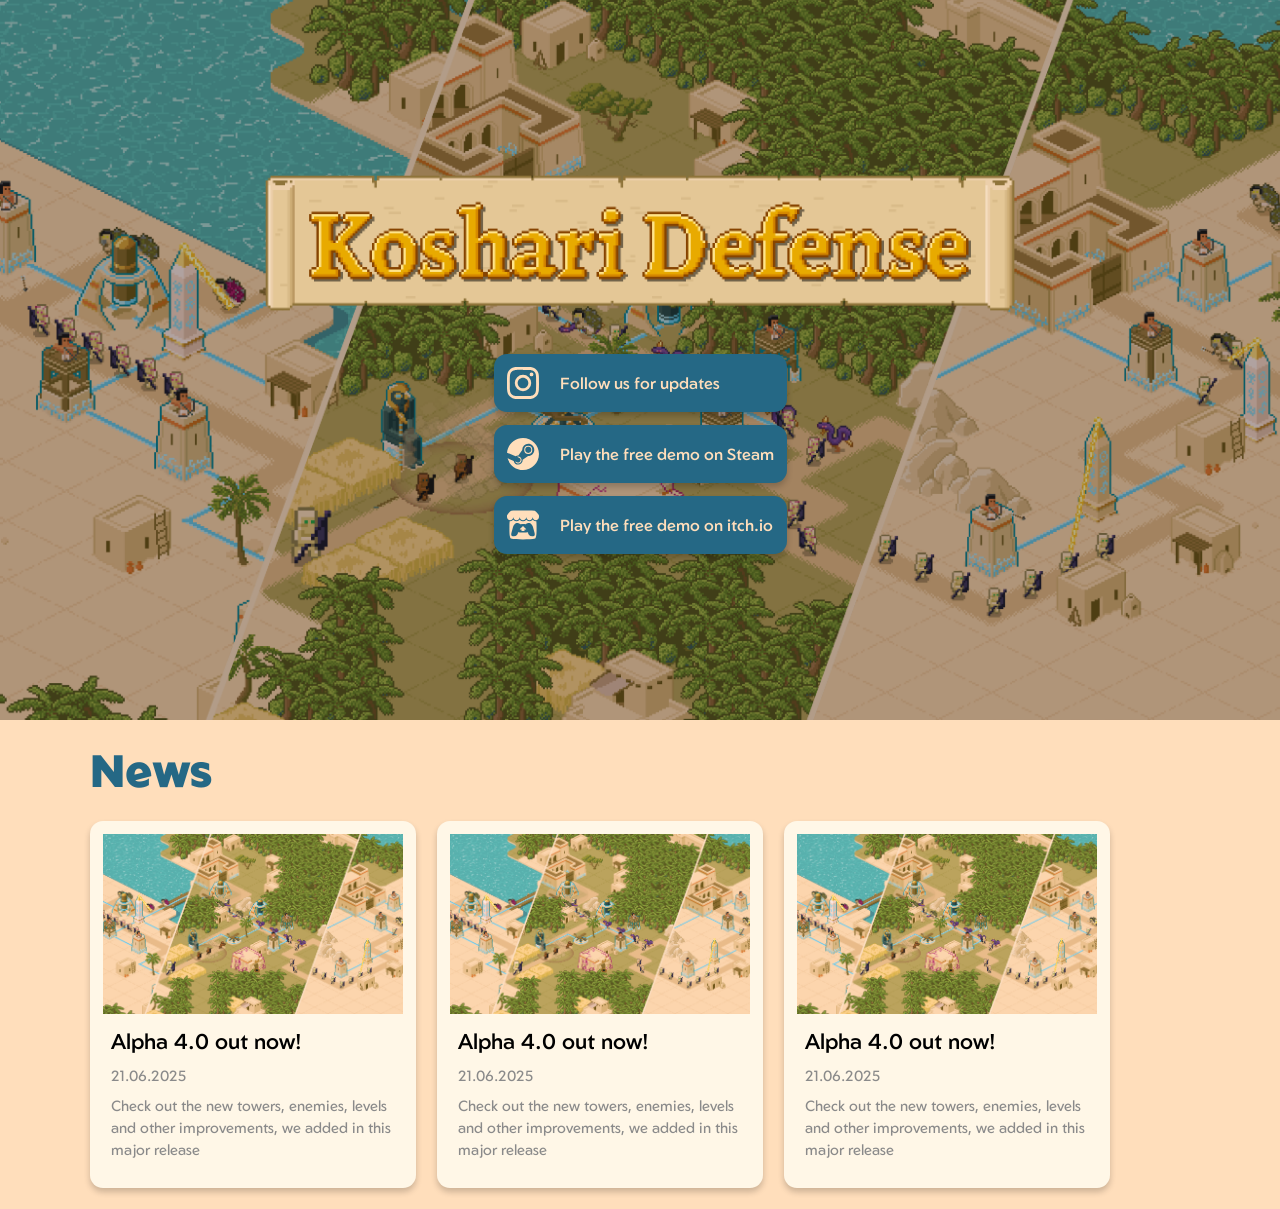
==== koshari-defense/index.html @ 467026e6 "introduce koshari page" ====
<!doctype html>
<html lang="de">

<head>
    <meta charset="utf-8">
    <meta name="viewport" content="width=device-width, initial-scale=1">

    <title>Koshari Defense - TechnoMensa Studio</title>
    <meta name="description"
        content="Mystical creatures are attacking Koshari's empire! Power your defense and retake ancient temples by connecting them with power lines.">
    <meta name="author" content="TechnoMensa Studio">
    <meta property="og:image" content="../assets/img/FeatureGraphic.png">

    <!-- <link rel="icon" type="image/svg+xml" href="/assets/img/logo-small.svg" sizes="any"> -->
    <link rel="icon" type="image/png" href="../apple-touch-icon.png">
    <link rel="apple-touch-icon" href="../apple-touch-icon.png" sizes="180x180">
    <!-- <link rel="mask-icon" href="/assets/img/logo-small.svg" color="#000000"> -->

    <link rel="stylesheet" href="../assets/css/main.css" media="screen">
</head>

<body>
    <header class="game-header">
        <img class="feature-graphic background-image" src="../assets/img/FeatureGraficSmall.png" />
        <img class="game-title" src="../assets/img/GameLogo.png" />
        <div class="cards">
            <a class="card" href="https://www.instagram.com/technomensa">
                <div class="icon" id="insta-icon"></div>
                <span>Follow us for updates</span>
            </a>
            <a class="card" href="https://store.steampowered.com/app/3275770/Koshari_Defense">
                <div class="icon" id="steam-icon"></div>
                <span>Play the free demo on Steam</span>
            </a>
            <a class="card" href="https://peacefreak.itch.io/koshari-defense">
                <div class="icon" id="itchio-icon"></div>
                <span>Play the free demo on itch.io</span>
            </a>
        </div>
    </header>
    <main>
        <div class="news-section">
            <h2>News</h2>
            <div class="post-preview-container">
                <a class="post-preview card">
                    <img src="../assets/img/FeatureGraficSmall.png" />
                    <div class="preview-text">
                        <h3>Alpha 4.0 out now!</h3>
                        <p>21.06.2025</p>
                        <p>Check out the new towers, enemies, levels and other improvements, we added in this major
                            release</p>
                    </div>
                </a>
                <a class="post-preview card">
                    <img src="../assets/img/FeatureGraficSmall.png" />
                    <div class="preview-text">
                        <h3>Alpha 4.0 out now!</h3>
                        <p>21.06.2025</p>
                        <p>Check out the new towers, enemies, levels and other improvements, we added in this major
                            release</p>
                    </div>
                </a>
                <a class="post-preview card">
                    <img src="../assets/img/FeatureGraficSmall.png" />
                    <div class="preview-text">
                        <h3>Alpha 4.0 out now!</h3>
                        <p>21.06.2025</p>
                        <p>Check out the new towers, enemies, levels and other improvements, we added in this major
                            release</p>
                    </div>
                </a>
            </div>
        </div>
    </main>
</body>

</html>
---- assets/css/main.css ----
@font-face {
    font-family: 'Geom';
    src: url('../fonts/Geom-VariableFont_wght.ttf') format('truetype');
    font-weight: 100 900;
    /* full weight range */
    font-style: normal;
    font-display: swap;
}

:root {
    --color-blue: #256885;
    --color-sand-dark: #d9b280;
    --color-sand-bright: #ffdebb;
}

* {
    margin: 0;
    padding: 0;
    font-family: "Geom", sans-serif;
    font-optical-sizing: auto;
    font-weight: 500;
    font-style: normal;
    font-variation-settings: "wdth" 100;
}

.background-image {
    position: absolute;
    top: 0;
    left: 0;
    width: 100%;
    height: 100%;
    z-index: -1;
    background-image: url(../img/BG1.png);
    background-position: center;
    background-size: cover;
    filter: brightness(0.7);
}

header {
    height: 80vh;
    min-height: 700px;
    width: 100%;
    position: relative;
}

body {
    background-color: var(--color-sand-bright);
    display: flex;
    flex-direction: column;
    align-items: center;
}

nav {
    display: flex;
    padding: 2% 6%;
    justify-content: space-between;
    align-items: center;
}

nav img {
    width: 100px;
    border-radius: 50%;
}

.nav-links {
    flex: 1;
    text-align: right;
}

.nav-links ul li {
    list-style: none;
    display: inline-block;
    padding: 8px 12px;
    position: relative;
}

.nav-links ul li a {
    color: var(--color-sand-bright);
    text-decoration: none;
    font-size: 20px;
    font-style: normal;
    font-weight: 500;
}

.nav-links ul li::after {
    content: '';
    width: 0%;
    height: 2px;
    background: var(--color-sand-bright);
    display: block;
    margin: auto;
    transition: 0.5s;
}

.nav-links ul li:hover::after {
    width: 100%;
}

.text-box {
    width: 90%;
    color: var(--color-sand-bright);
    position: absolute;
    top: 50%;
    left: 50%;
    transform: translate(-50%, -50%);
    text-align: center;
}

.text-box h1 {
    font-size: 62px;
}

.text-box p {
    margin: 10px 0 40px;
    font-size: 14px;
    color: var(--color-sand-bright);
}

.hero-btn {
    display: inline-block;
    text-decoration: none;
    color: var(--color-sand-bright);
    border: 1px solid var(--color-sand-bright);
    padding: 12px 34px;
    font-size: 13px;
    background: transparent;
    position: relative;
    cursor: pointer;

}

.hero-btn:hover {
    border: 1px solid var(--color-sand-dark);
    background-color: var(--color-sand-dark);
    color: var(--color-blue);
    transition: 0.5s;
}

.game-header {
    display: flex;
    flex-direction: column;
    gap: 34px;
    align-items: center;
    justify-content: center;

    & .feature-graphic {
        object-fit: cover;
    }

    & .game-title {
        width: 60%;
        max-width: 800px;
    }
}

main {
    padding: 21px;

    h2 {
        padding: 0 0 0.5em;
        font-size: 34pt;
        color: var(--color-blue);
        font-weight: 900;
    }

    max-width: 1100px;
    width: 100%;
}

.post-preview-container {
    display: flex;
    flex-wrap: wrap;
    align-items: center;
    gap: 21px;

    & .post-preview {
        & .preview-text {
            padding: 0 8px 8px;

            & h3 {
                font-size: 16pt;
                padding: 0 0 .5em;
            }

            & p {
                font-size: 11pt;
                color: rgb(138, 138, 138);
                padding: 0 0 .5em;
            }
        }

        & img {
            height: 180px;
            object-fit: cover;
        }

        flex-basis: 1;
        flex-shrink: 1;
        width: 100%;
        flex-grow: 0;
        max-width: 300px;
        background-color: rgb(255, 247, 231);
        border-radius: 13px;
        padding: 13px;
        display: flex;
        gap: 13px;
        flex-direction: column;
    }
}

nav .fa {
    display: none;
}

#insta-icon {
    background-image: url('data:image/svg+xml;utf8,<svg width="24" height="24" viewBox="0 0 24 24" xmlns="http://www.w3.org/2000/svg"><path d="M12 0C8.74 0 8.333.015 7.053.072 5.775.132 4.905.333 4.14.63c-.789.306-1.459.717-2.126 1.384S.935 3.35.63 4.14C.333 4.905.131 5.775.072 7.053.012 8.333 0 8.74 0 12s.015 3.667.072 4.947c.06 1.277.261 2.148.558 2.913a5.9 5.9 0 0 0 1.384 2.126A5.9 5.9 0 0 0 4.14 23.37c.766.296 1.636.499 2.913.558C8.333 23.988 8.74 24 12 24s3.667-.015 4.947-.072c1.277-.06 2.148-.262 2.913-.558a5.9 5.9 0 0 0 2.126-1.384 5.9 5.9 0 0 0 1.384-2.126c.296-.765.499-1.636.558-2.913.06-1.28.072-1.687.072-4.947s-.015-3.667-.072-4.947c-.06-1.277-.262-2.149-.558-2.913a5.9 5.9 0 0 0-1.384-2.126A5.85 5.85 0 0 0 19.86.63c-.765-.297-1.636-.499-2.913-.558C15.667.012 15.26 0 12 0m0 2.16c3.203 0 3.585.016 4.85.071 1.17.055 1.805.249 2.227.415.562.217.96.477 1.382.896.419.42.679.819.896 1.381.164.422.36 1.057.413 2.227.057 1.266.07 1.646.07 4.85s-.015 3.585-.074 4.85c-.061 1.17-.256 1.805-.421 2.227a3.8 3.8 0 0 1-.899 1.382 3.74 3.74 0 0 1-1.38.896c-.42.164-1.065.36-2.235.413-1.274.057-1.649.07-4.859.07s-3.586-.015-4.859-.074c-1.171-.061-1.816-.256-2.236-.421a3.7 3.7 0 0 1-1.379-.899 3.64 3.64 0 0 1-.9-1.38c-.165-.42-.359-1.065-.42-2.235-.045-1.26-.061-1.649-.061-4.844s.016-3.586.061-4.861c.061-1.17.255-1.814.42-2.234.21-.57.479-.96.9-1.381.419-.419.81-.689 1.379-.898.42-.166 1.051-.361 2.221-.421 1.275-.045 1.65-.06 4.859-.06zm0 3.678a6.162 6.162 0 1 0 0 12.324 6.162 6.162 0 1 0 0-12.324M12 16c-2.21 0-4-1.79-4-4s1.79-4 4-4 4 1.79 4 4-1.79 4-4 4m7.846-10.405a1.441 1.441 0 0 1-2.88 0 1.44 1.44 0 0 1 2.88 0" fill="%23ffdebb"/></svg>');
}

#steam-icon {
    background-image: url('data:image/svg+xml;utf8,<svg width="24" height="24" viewBox="0 0 24 24" xmlns="http://www.w3.org/2000/svg"><path d="M11.979 0C5.678 0 .511 4.86.022 11.037l6.432 2.658a3.4 3.4 0 0 1 1.912-.59q.094.001.188.006l2.861-4.142V8.91a4.53 4.53 0 0 1 4.524-4.524c2.494 0 4.524 2.031 4.524 4.527s-2.03 4.525-4.524 4.525h-.105l-4.076 2.911.004.159a3.39 3.39 0 0 1-3.39 3.396 3.41 3.41 0 0 1-3.331-2.727L.436 15.27C1.862 20.307 6.486 24 11.979 24c6.627 0 11.999-5.373 11.999-12S18.605 0 11.979 0M7.54 18.21l-1.473-.61c.262.543.714.999 1.314 1.25a2.551 2.551 0 0 0 3.337-3.324 2.547 2.547 0 0 0-3.255-1.413l1.523.63a1.878 1.878 0 0 1-1.445 3.467zm11.415-9.303a3.02 3.02 0 0 0-3.015-3.015 3.015 3.015 0 1 0 3.015 3.015m-5.273-.005a2.264 2.264 0 1 1 4.531 0 2.267 2.267 0 0 1-2.266 2.265 2.264 2.264 0 0 1-2.265-2.265" fill="%23ffdebb"/></svg>');
}

#itchio-icon {
    background-image: url('data:image/svg+xml;utf8,<svg width="24" height="24" viewBox="0 0 24 24" xmlns="http://www.w3.org/2000/svg"><path d="M3.13 1.338C2.08 1.96.02 4.328 0 4.95v1.03c0 1.303 1.22 2.45 2.325 2.45 1.33 0 2.436-1.102 2.436-2.41 0 1.308 1.07 2.41 2.4 2.41 1.328 0 2.362-1.102 2.362-2.41 0 1.308 1.137 2.41 2.466 2.41h.024c1.33 0 2.466-1.102 2.466-2.41 0 1.308 1.034 2.41 2.363 2.41 1.33 0 2.4-1.102 2.4-2.41 0 1.308 1.106 2.41 2.435 2.41C22.78 8.43 24 7.282 24 5.98V4.95c-.02-.62-2.082-2.99-3.13-3.612-3.253-.114-5.508-.134-8.87-.133-3.362 0-7.945.053-8.87.133m6.376 6.477a2.7 2.7 0 0 1-.468.602c-.5.49-1.19.795-1.947.795a2.8 2.8 0 0 1-1.95-.795 2.6 2.6 0 0 1-.446-.59 2.8 2.8 0 0 1-.486.59 2.8 2.8 0 0 1-1.95.795.8.8 0 0 1-.264-.052 40 40 0 0 0-.168 2.95v.005l-.006 1.167c.02 2.334-.23 7.564 1.03 8.85 1.952.454 5.545.662 9.15.663 3.605 0 7.198-.21 9.15-.664 1.26-1.284 1.01-6.514 1.03-8.848l-.006-1.167v-.004a40 40 0 0 0-.168-2.95.9.9 0 0 1-.263.052 2.8 2.8 0 0 1-1.95-.795 2.7 2.7 0 0 1-.486-.59c-.127.22-.265.412-.447.59a2.8 2.8 0 0 1-1.95.794c-.76 0-1.446-.303-1.948-.793a2.7 2.7 0 0 1-.468-.602 2.7 2.7 0 0 1-.463.602 2.8 2.8 0 0 1-1.95.794h-.16a2.8 2.8 0 0 1-1.95-.793 2.7 2.7 0 0 1-.464-.602zm-2.004 2.59v.002c.795.002 1.5 0 2.373.953A20 20 0 0 1 12 11.253c.72 0 1.438.035 2.125.107.873-.953 1.578-.95 2.372-.953.376 0 1.876 0 2.92 2.934l1.123 4.028c.832 2.995-.266 3.068-1.636 3.07-2.03-.075-3.156-1.55-3.156-3.025-1.124.184-2.436.276-3.748.277-1.312 0-2.624-.093-3.748-.277 0 1.475-1.125 2.95-3.156 3.026-1.37-.004-2.468-.077-1.636-3.072l1.122-4.027c1.045-2.934 2.545-2.934 2.92-2.934zM12 12.714c-.002.002-2.14 1.964-2.523 2.662l1.4-.056v1.22c0 .056.56.033 1.123.007.562.026 1.124.05 1.124-.008v-1.22l1.4.055C14.138 14.677 12 12.713 12 12.713z" fill="%23ffdebb"/></svg>');
}

a.card {
    text-decoration: none;
    border-radius: 13px;
    padding: 13px;
    transition-duration: 0.2s;
    box-shadow: 0 4px 6px rgba(0, 0, 0, 0.2);

    &:hover {
        transform: scale(1.05);
        box-shadow: 0 4px 12px rgba(0, 0, 0, 0.15);
    }
}

.cards {
    padding: 0 16px;
    display: flex;
    flex-direction: column;
    gap: 13px;

    & .card {
        background-color: var(--color-blue);
        height: 32px;
        display: flex;
        gap: 21px;
        align-items: center;

        & .icon {
            width: 32px;
            height: 32px;
            background-size: contain;
            background-position: center;
            background-repeat: no-repeat;
            color: var(--color-sand-bright);
        }

        & span {
            font-size: 12pt;
            color: var(--color-sand-bright);
        }

        &:hover {
            filter: saturate(1.1) brightness(1.1);
        }

    }
}

@media(max-width:700px) {
    .text-box h1 {
        font-size: 20px;
    }

    .nav-links ul li {
        display: block;
    }

    .nav-links {
        position: absolute;
        background: var(--color-blue);
        height: 100vh;
        width: 200px;
        top: 0;
        right: -200px;
        text-align: left;
        z-index: 2;
        transition: 0.5s;
    }

    nav .fa {
        display: block;
        color: var(--color-sand-dark);
        margin: 10px;
        font-size: 22px;
        cursor: pointer;
    }

    .nav-links ul {
        padding: 30px;
    }

    .game-header {
        & .feature-graphic {}

        & .game-title {
            width: 100%;
        }
    }

}

/* ---- news ---- */
.news {
    width: 80%;
    margin: auto;
    text-align: center;
    padding-top: 100px;
    background-color: var(--color-sand-dark);
}

.news h1 {
    font-size: 36px;
    font-weight: 600;
    color: var(--color-blue);
}

.news-col h3 {
    font-size: 24px;
    font-weight: 600;
    color: var(--color-blue);

}

p {
    color: var(--color-blue);
    font-size: 14px;
    font-weight: 400;
    line-height: 22px;
    padding: 10px;
}

.row {
    margin-top: 5%;
    margin-left: 5%;
    margin-right: 5%;
    align-items: center;
    display: flex;
    justify-content: space-between;
}
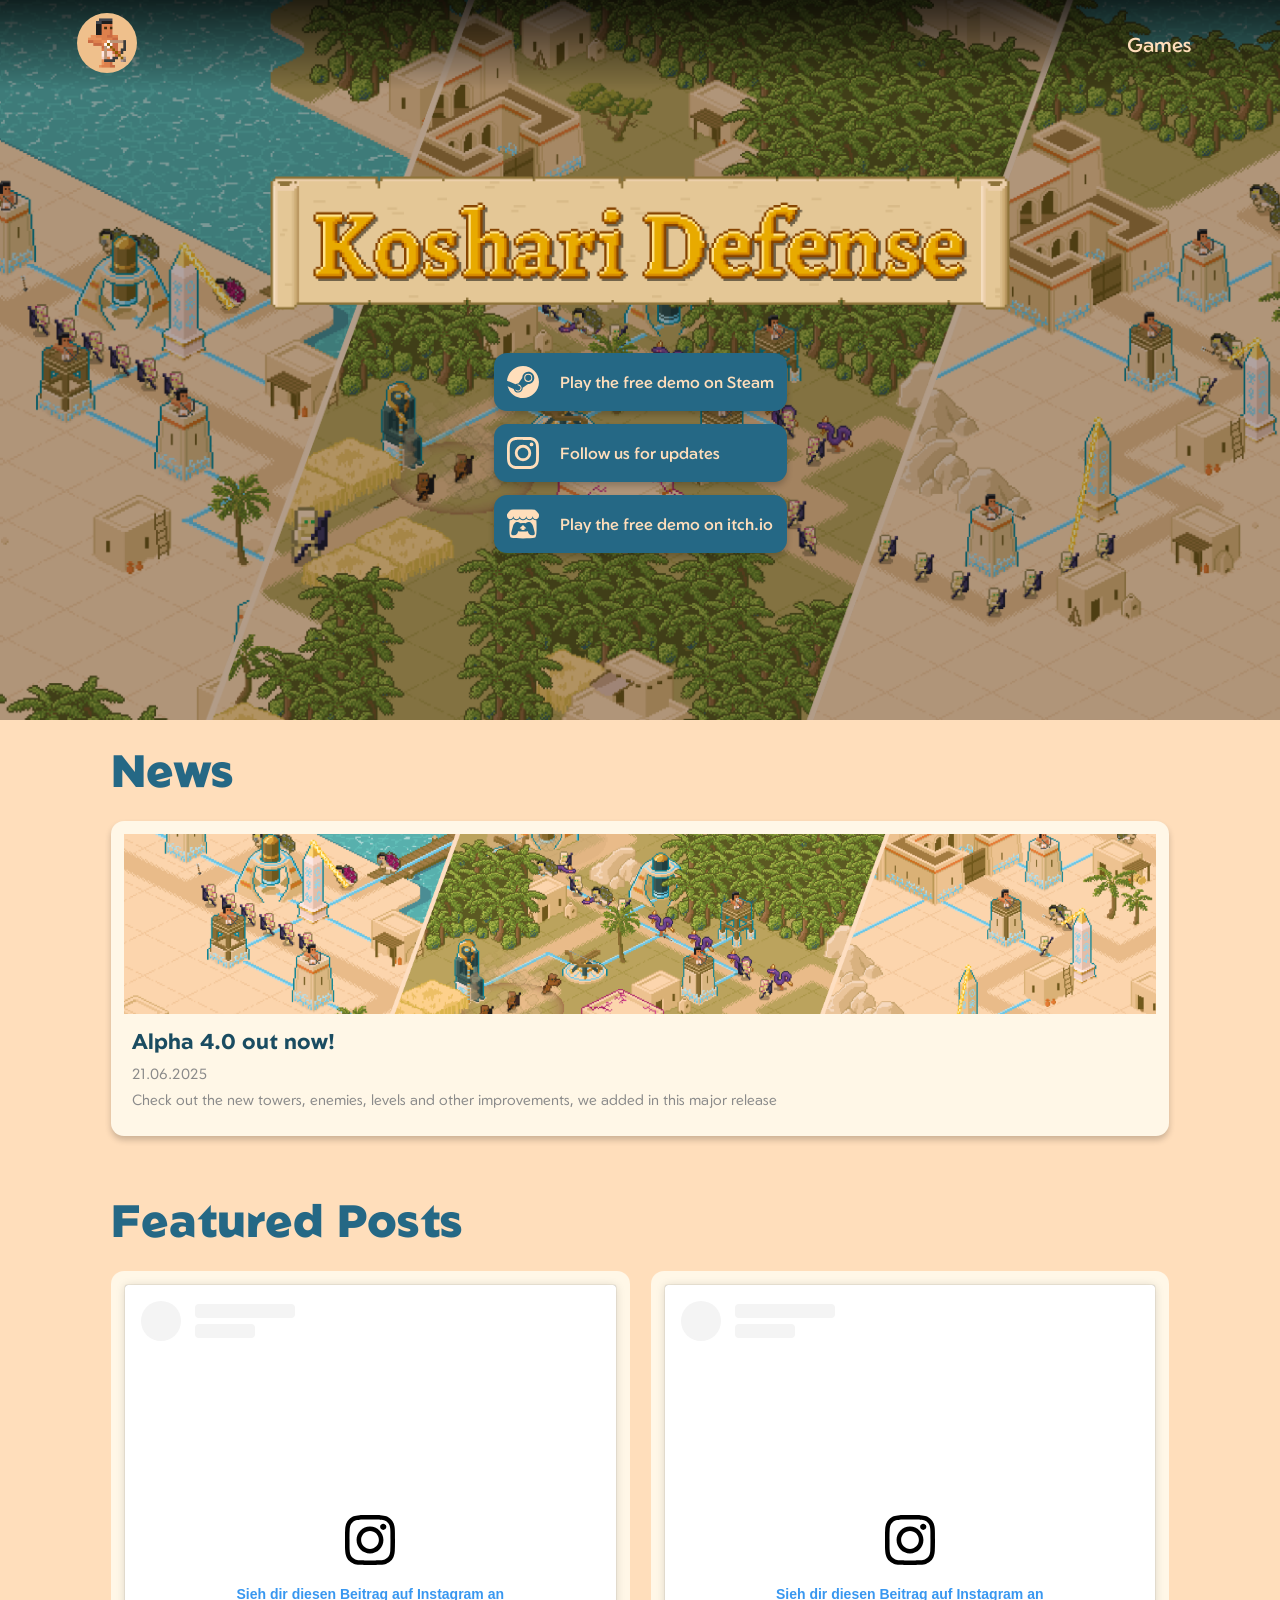
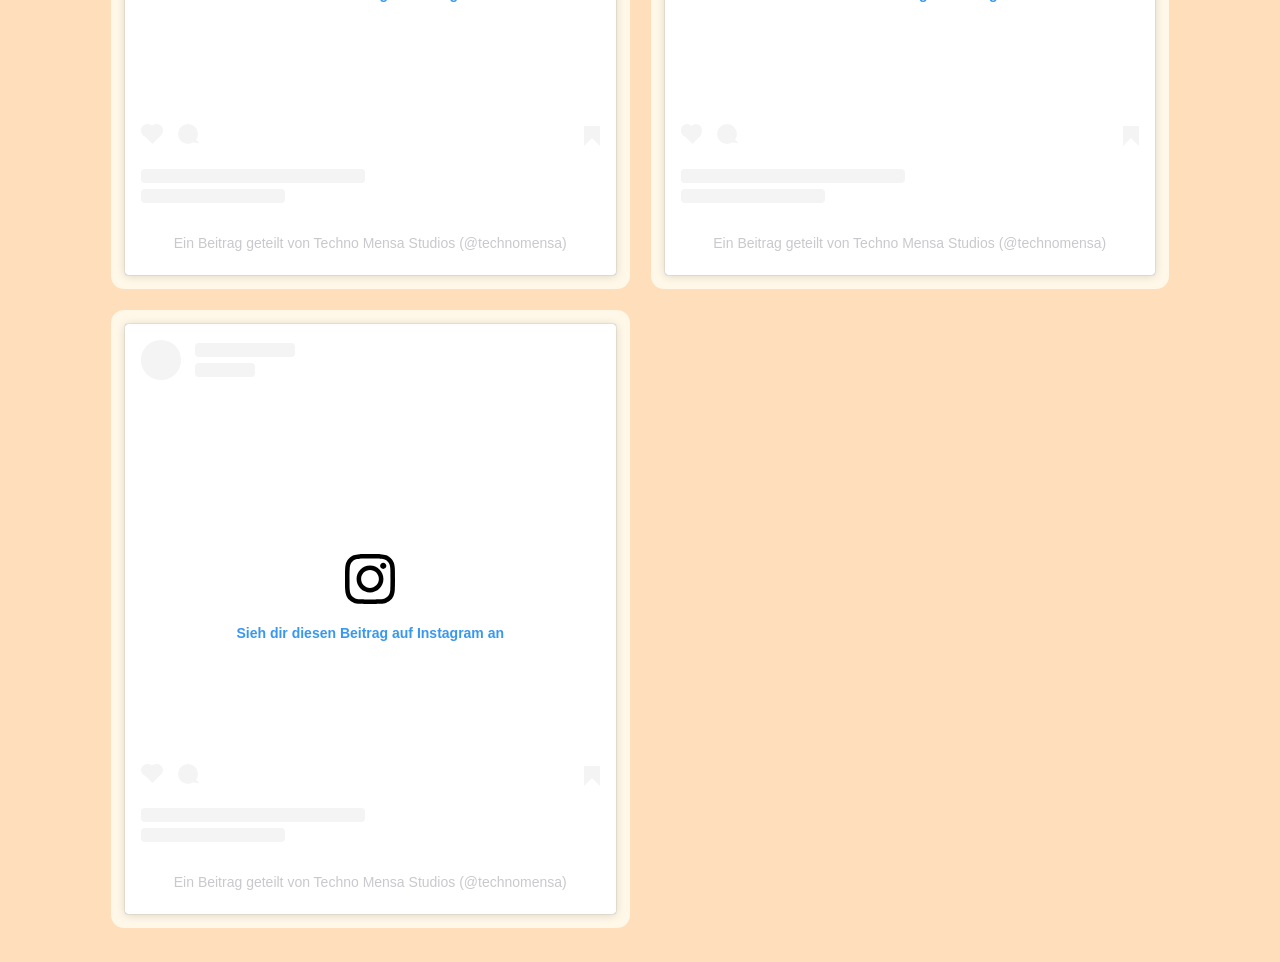
==== commit 0d331cde: "post section, templates and other improvements" ====
--- a/koshari-defense/index.html
+++ b/koshari-defense/index.html
@@ -21,57 +21,160 @@
 
 <body>
     <header class="game-header">
+        <nav>
+            <a href="../index.html"><img src="../apple-touch-icon.png"></a>
+            <div class="nav-links" id="navLinks">
+                <i class="fa fa-times" onclick="hideMenu()"></i>
+                <ul>
+                    <li><a href="./index.html">Games</a></li>
+                    <!-- <li><a href="">Contact</a></li>
+                    <li><a href="">About</a></li> -->
+                </ul>
+            </div>
+            <i class="fa fa-bars" onclick="showMenu()"></i>
+        </nav>
         <img class="feature-graphic background-image" src="../assets/img/FeatureGraficSmall.png" />
         <img class="game-title" src="../assets/img/GameLogo.png" />
         <div class="cards">
-            <a class="card" href="https://www.instagram.com/technomensa">
+            <a class="card" href="https://store.steampowered.com/app/3275770/Koshari_Defense" target="_blank">
+                <div class="icon" id="steam-icon"></div>
+                <span>Play the free demo on Steam</span>
+            </a>
+            <a class="card" href="https://www.instagram.com/technomensa" target="_blank">
                 <div class="icon" id="insta-icon"></div>
                 <span>Follow us for updates</span>
             </a>
-            <a class="card" href="https://store.steampowered.com/app/3275770/Koshari_Defense">
-                <div class="icon" id="steam-icon"></div>
-                <span>Play the free demo on Steam</span>
-            </a>
-            <a class="card" href="https://peacefreak.itch.io/koshari-defense">
+            <a class="card" href="https://peacefreak.itch.io/koshari-defense" target="_blank">
                 <div class="icon" id="itchio-icon"></div>
                 <span>Play the free demo on itch.io</span>
             </a>
         </div>
     </header>
     <main>
-        <div class="news-section">
+        <div class="section" id="news-section">
             <h2>News</h2>
             <div class="post-preview-container">
-                <a class="post-preview card">
-                    <img src="../assets/img/FeatureGraficSmall.png" />
-                    <div class="preview-text">
-                        <h3>Alpha 4.0 out now!</h3>
-                        <p>21.06.2025</p>
-                        <p>Check out the new towers, enemies, levels and other improvements, we added in this major
-                            release</p>
-                    </div>
-                </a>
-                <a class="post-preview card">
-                    <img src="../assets/img/FeatureGraficSmall.png" />
-                    <div class="preview-text">
-                        <h3>Alpha 4.0 out now!</h3>
-                        <p>21.06.2025</p>
-                        <p>Check out the new towers, enemies, levels and other improvements, we added in this major
-                            release</p>
-                    </div>
-                </a>
-                <a class="post-preview card">
-                    <img src="../assets/img/FeatureGraficSmall.png" />
-                    <div class="preview-text">
-                        <h3>Alpha 4.0 out now!</h3>
-                        <p>21.06.2025</p>
-                        <p>Check out the new towers, enemies, levels and other improvements, we added in this major
-                            release</p>
-                    </div>
-                </a>
+            </div>
+        </div>
+        <div class="section" id="post-section">
+            <h2>Featured Posts</h2>
+            <div class="post-preview-container">
+                <div class="column">
+                </div>
+                <div class="column">
+                </div>
             </div>
         </div>
     </main>
+    <template id="post-preview-template">
+        <a class="post-preview card post-link">
+            <img class="thumbnail" src="" />
+            <div class="preview-text">
+                <h3 class="post-title"></h3>
+                <p class="post-date"></p>
+                <p class="post-description"></p>
+            </div>
+        </a>
+    </template>
+    <template id="instagram-post-template">
+        <div class="post-preview">
+            <blockquote class="instagram-media" data-instgrm-captioned
+                data-instgrm-permalink="https://www.instagram.com/p/DQt6Br1DQwK/?utm_source=ig_embed&amp;utm_campaign=loading"
+                data-instgrm-version="14"
+                style=" background:#FFF; border:0; border-radius:3px; box-shadow:0 0 1px 0 rgba(0,0,0,0.5),0 1px 10px 0 rgba(0,0,0,0.15); margin: 1px; max-width:540px; min-width:326px; padding:0; width:99.375%; width:-webkit-calc(100% - 2px); width:calc(100% - 2px);">
+                <div style="padding:16px;"> <a class="instagram-post-link"
+                        href="https://www.instagram.com/p/DQt6Br1DQwK/?utm_source=ig_embed&amp;utm_campaign=loading"
+                        style=" background:#FFFFFF; line-height:0; padding:0 0; text-align:center; text-decoration:none; width:100%;"
+                        target="_blank">
+                        <div style=" display: flex; flex-direction: row; align-items: center;">
+                            <div
+                                style="background-color: #F4F4F4; border-radius: 50%; flex-grow: 0; height: 40px; margin-right: 14px; width: 40px;">
+                            </div>
+                            <div style="display: flex; flex-direction: column; flex-grow: 1; justify-content: center;">
+                                <div
+                                    style=" background-color: #F4F4F4; border-radius: 4px; flex-grow: 0; height: 14px; margin-bottom: 6px; width: 100px;">
+                                </div>
+                                <div
+                                    style=" background-color: #F4F4F4; border-radius: 4px; flex-grow: 0; height: 14px; width: 60px;">
+                                </div>
+                            </div>
+                        </div>
+                        <div style="padding: 19% 0;"></div>
+                        <div style="display:block; height:50px; margin:0 auto 12px; width:50px;"><svg width="50px"
+                                height="50px" viewBox="0 0 60 60" version="1.1" xmlns="https://www.w3.org/2000/svg"
+                                xmlns:xlink="https://www.w3.org/1999/xlink">
+                                <g stroke="none" stroke-width="1" fill="none" fill-rule="evenodd">
+                                    <g transform="translate(-511.000000, -20.000000)" fill="#000000">
+                                        <g>
+                                            <path
+                                                d="M556.869,30.41 C554.814,30.41 553.148,32.076 553.148,34.131 C553.148,36.186 554.814,37.852 556.869,37.852 C558.924,37.852 560.59,36.186 560.59,34.131 C560.59,32.076 558.924,30.41 556.869,30.41 M541,60.657 C535.114,60.657 530.342,55.887 530.342,50 C530.342,44.114 535.114,39.342 541,39.342 C546.887,39.342 551.658,44.114 551.658,50 C551.658,55.887 546.887,60.657 541,60.657 M541,33.886 C532.1,33.886 524.886,41.1 524.886,50 C524.886,58.899 532.1,66.113 541,66.113 C549.9,66.113 557.115,58.899 557.115,50 C557.115,41.1 549.9,33.886 541,33.886 M565.378,62.101 C565.244,65.022 564.756,66.606 564.346,67.663 C563.803,69.06 563.154,70.057 562.106,71.106 C561.058,72.155 560.06,72.803 558.662,73.347 C557.607,73.757 556.021,74.244 553.102,74.378 C549.944,74.521 548.997,74.552 541,74.552 C533.003,74.552 532.056,74.521 528.898,74.378 C525.979,74.244 524.393,73.757 523.338,73.347 C521.94,72.803 520.942,72.155 519.894,71.106 C518.846,70.057 518.197,69.06 517.654,67.663 C517.244,66.606 516.755,65.022 516.623,62.101 C516.479,58.943 516.448,57.996 516.448,50 C516.448,42.003 516.479,41.056 516.623,37.899 C516.755,34.978 517.244,33.391 517.654,32.338 C518.197,30.938 518.846,29.942 519.894,28.894 C520.942,27.846 521.94,27.196 523.338,26.654 C524.393,26.244 525.979,25.756 528.898,25.623 C532.057,25.479 533.004,25.448 541,25.448 C548.997,25.448 549.943,25.479 553.102,25.623 C556.021,25.756 557.607,26.244 558.662,26.654 C560.06,27.196 561.058,27.846 562.106,28.894 C563.154,29.942 563.803,30.938 564.346,32.338 C564.756,33.391 565.244,34.978 565.378,37.899 C565.522,41.056 565.552,42.003 565.552,50 C565.552,57.996 565.522,58.943 565.378,62.101 M570.82,37.631 C570.674,34.438 570.167,32.258 569.425,30.349 C568.659,28.377 567.633,26.702 565.965,25.035 C564.297,23.368 562.623,22.342 560.652,21.575 C558.743,20.834 556.562,20.326 553.369,20.18 C550.169,20.033 549.148,20 541,20 C532.853,20 531.831,20.033 528.631,20.18 C525.438,20.326 523.257,20.834 521.349,21.575 C519.376,22.342 517.703,23.368 516.035,25.035 C514.368,26.702 513.342,28.377 512.574,30.349 C511.834,32.258 511.326,34.438 511.181,37.631 C511.035,40.831 511,41.851 511,50 C511,58.147 511.035,59.17 511.181,62.369 C511.326,65.562 511.834,67.743 512.574,69.651 C513.342,71.625 514.368,73.296 516.035,74.965 C517.703,76.634 519.376,77.658 521.349,78.425 C523.257,79.167 525.438,79.673 528.631,79.82 C531.831,79.965 532.853,80.001 541,80.001 C549.148,80.001 550.169,79.965 553.369,79.82 C556.562,79.673 558.743,79.167 560.652,78.425 C562.623,77.658 564.297,76.634 565.965,74.965 C567.633,73.296 568.659,71.625 569.425,69.651 C570.167,67.743 570.674,65.562 570.82,62.369 C570.966,59.17 571,58.147 571,50 C571,41.851 570.966,40.831 570.82,37.631">
+                                            </path>
+                                        </g>
+                                    </g>
+                                </g>
+                            </svg></div>
+                        <div style="padding-top: 8px;">
+                            <div
+                                style=" color:#3897f0; font-family:Arial,sans-serif; font-size:14px; font-style:normal; font-weight:550; line-height:18px;">
+                                Sieh dir diesen Beitrag auf Instagram an</div>
+                        </div>
+                        <div style="padding: 12.5% 0;"></div>
+                        <div style="display: flex; flex-direction: row; margin-bottom: 14px; align-items: center;">
+                            <div>
+                                <div
+                                    style="background-color: #F4F4F4; border-radius: 50%; height: 12.5px; width: 12.5px; transform: translateX(0px) translateY(7px);">
+                                </div>
+                                <div
+                                    style="background-color: #F4F4F4; height: 12.5px; transform: rotate(-45deg) translateX(3px) translateY(1px); width: 12.5px; flex-grow: 0; margin-right: 14px; margin-left: 2px;">
+                                </div>
+                                <div
+                                    style="background-color: #F4F4F4; border-radius: 50%; height: 12.5px; width: 12.5px; transform: translateX(9px) translateY(-18px);">
+                                </div>
+                            </div>
+                            <div style="margin-left: 8px;">
+                                <div
+                                    style=" background-color: #F4F4F4; border-radius: 50%; flex-grow: 0; height: 20px; width: 20px;">
+                                </div>
+                                <div
+                                    style=" width: 0; height: 0; border-top: 2px solid transparent; border-left: 6px solid #f4f4f4; border-bottom: 2px solid transparent; transform: translateX(16px) translateY(-4px) rotate(30deg)">
+                                </div>
+                            </div>
+                            <div style="margin-left: auto;">
+                                <div
+                                    style=" width: 0px; border-top: 8px solid #F4F4F4; border-right: 8px solid transparent; transform: translateY(16px);">
+                                </div>
+                                <div
+                                    style=" background-color: #F4F4F4; flex-grow: 0; height: 12px; width: 16px; transform: translateY(-4px);">
+                                </div>
+                                <div
+                                    style=" width: 0; height: 0; border-top: 8px solid #F4F4F4; border-left: 8px solid transparent; transform: translateY(-4px) translateX(8px);">
+                                </div>
+                            </div>
+                        </div>
+                        <div
+                            style="display: flex; flex-direction: column; flex-grow: 1; justify-content: center; margin-bottom: 24px;">
+                            <div
+                                style=" background-color: #F4F4F4; border-radius: 4px; flex-grow: 0; height: 14px; margin-bottom: 6px; width: 224px;">
+                            </div>
+                            <div
+                                style=" background-color: #F4F4F4; border-radius: 4px; flex-grow: 0; height: 14px; width: 144px;">
+                            </div>
+                        </div>
+                    </a>
+                    <p
+                        style=" color:#c9c8cd; font-family:Arial,sans-serif; font-size:14px; line-height:17px; margin-bottom:0; margin-top:8px; overflow:hidden; padding:8px 0 7px; text-align:center; text-overflow:ellipsis; white-space:nowrap;">
+                        <a class="instagram-post-link"
+                            href="https://www.instagram.com/p/DQt6Br1DQwK/?utm_source=ig_embed&amp;utm_campaign=loading"
+                            style=" color:#c9c8cd; font-family:Arial,sans-serif; font-size:14px; font-style:normal; font-weight:normal; line-height:17px; text-decoration:none;"
+                            target="_blank">Ein Beitrag geteilt von Techno Mensa Studios (@technomensa)</a>
+                    </p>
+                </div>
+            </blockquote>
+        </div>
+    </template>
+    <script async src="https://www.instagram.com/embed.js"></script>
+    <script src="../assets/js/posts.js"></script>
+    <script src="../assets/js/instagram-posts.js"></script>
 </body>
 
 </html>
--- a/assets/css/main.css
+++ b/assets/css/main.css
@@ -8,7 +8,9 @@
 }
 
 :root {
+    --color-light-blue: #2e81a5;
     --color-blue: #256885;
+    --color-dark-blue: #1a4c61;
     --color-sand-dark: #d9b280;
     --color-sand-bright: #ffdebb;
 }
@@ -38,7 +40,7 @@
 
 header {
     height: 80vh;
-    min-height: 700px;
+    min-height: 600px;
     width: 100%;
     position: relative;
 }
@@ -51,49 +53,54 @@
 }
 
 nav {
-    display: flex;
-    padding: 2% 6%;
+    z-index: 10;
+    display: flex;
+    padding: 13px 6%;
+    width: 88%;
     justify-content: space-between;
     align-items: center;
-}
-
-nav img {
-    width: 100px;
-    border-radius: 50%;
-}
-
-.nav-links {
-    flex: 1;
-    text-align: right;
-}
-
-.nav-links ul li {
-    list-style: none;
-    display: inline-block;
-    padding: 8px 12px;
-    position: relative;
-}
-
-.nav-links ul li a {
-    color: var(--color-sand-bright);
-    text-decoration: none;
-    font-size: 20px;
-    font-style: normal;
-    font-weight: 500;
-}
-
-.nav-links ul li::after {
-    content: '';
-    width: 0%;
-    height: 2px;
-    background: var(--color-sand-bright);
-    display: block;
-    margin: auto;
-    transition: 0.5s;
-}
-
-.nav-links ul li:hover::after {
-    width: 100%;
+    position: fixed;
+    top: 0;
+    background: linear-gradient(#000000bb, #00000000);
+
+    & img {
+        width: 60px;
+        border-radius: 50%;
+    }
+
+    & .nav-links {
+        flex: 1;
+        text-align: right;
+
+        & ul li {
+            list-style: none;
+            display: inline-block;
+            padding: 8px 12px;
+            position: relative;
+
+            a {
+                color: var(--color-sand-bright);
+                text-decoration: none;
+                font-size: 20px;
+                font-style: normal;
+                font-weight: 500;
+            }
+
+            &::after {
+                content: '';
+                width: 0%;
+                height: 2px;
+                background: var(--color-sand-bright);
+                display: block;
+                margin: auto;
+                transition: 0.5s;
+            }
+
+            &:hover::after {
+                width: 100%;
+            }
+        }
+    }
 }
 
 .text-box {
@@ -148,37 +155,55 @@
     }
 
     & .game-title {
-        width: 60%;
+        width: 100%;
         max-width: 800px;
+        padding: 0 21px;
+        box-sizing: border-box;
     }
 }
 
 main {
-    padding: 21px;
-
-    h2 {
+    padding: 0 21px;
+    max-width: 1100px;
+    width: 100%;
+    box-sizing: border-box;
+
+    & h2 {
         padding: 0 0 0.5em;
         font-size: 34pt;
         color: var(--color-blue);
         font-weight: 900;
     }
 
-    max-width: 1100px;
-    width: 100%;
+    & .section {
+        padding: 21px 0 34px;
+    }
 }
 
 .post-preview-container {
     display: flex;
-    flex-wrap: wrap;
+    flex-wrap: wrap-reverse;
     align-items: center;
     gap: 21px;
 
     & .post-preview {
+        display: flex;
+        flex-grow: 0;
+        flex-direction: column;
+        flex: 1 1 250px;
+        min-width: 200px;
+        background-color: rgb(255, 247, 231);
+        border-radius: 13px;
+        padding: 13px;
+        gap: 13px;
+
         & .preview-text {
             padding: 0 8px 8px;
 
             & h3 {
                 font-size: 16pt;
+                font-weight: 700;
+                color: var(--color-dark-blue);
                 padding: 0 0 .5em;
             }
 
@@ -193,18 +218,6 @@
             height: 180px;
             object-fit: cover;
         }
-
-        flex-basis: 1;
-        flex-shrink: 1;
-        width: 100%;
-        flex-grow: 0;
-        max-width: 300px;
-        background-color: rgb(255, 247, 231);
-        border-radius: 13px;
-        padding: 13px;
-        display: flex;
-        gap: 13px;
-        flex-direction: column;
     }
 }
 
@@ -224,7 +237,23 @@
     background-image: url('data:image/svg+xml;utf8,<svg width="24" height="24" viewBox="0 0 24 24" xmlns="http://www.w3.org/2000/svg"><path d="M3.13 1.338C2.08 1.96.02 4.328 0 4.95v1.03c0 1.303 1.22 2.45 2.325 2.45 1.33 0 2.436-1.102 2.436-2.41 0 1.308 1.07 2.41 2.4 2.41 1.328 0 2.362-1.102 2.362-2.41 0 1.308 1.137 2.41 2.466 2.41h.024c1.33 0 2.466-1.102 2.466-2.41 0 1.308 1.034 2.41 2.363 2.41 1.33 0 2.4-1.102 2.4-2.41 0 1.308 1.106 2.41 2.435 2.41C22.78 8.43 24 7.282 24 5.98V4.95c-.02-.62-2.082-2.99-3.13-3.612-3.253-.114-5.508-.134-8.87-.133-3.362 0-7.945.053-8.87.133m6.376 6.477a2.7 2.7 0 0 1-.468.602c-.5.49-1.19.795-1.947.795a2.8 2.8 0 0 1-1.95-.795 2.6 2.6 0 0 1-.446-.59 2.8 2.8 0 0 1-.486.59 2.8 2.8 0 0 1-1.95.795.8.8 0 0 1-.264-.052 40 40 0 0 0-.168 2.95v.005l-.006 1.167c.02 2.334-.23 7.564 1.03 8.85 1.952.454 5.545.662 9.15.663 3.605 0 7.198-.21 9.15-.664 1.26-1.284 1.01-6.514 1.03-8.848l-.006-1.167v-.004a40 40 0 0 0-.168-2.95.9.9 0 0 1-.263.052 2.8 2.8 0 0 1-1.95-.795 2.7 2.7 0 0 1-.486-.59c-.127.22-.265.412-.447.59a2.8 2.8 0 0 1-1.95.794c-.76 0-1.446-.303-1.948-.793a2.7 2.7 0 0 1-.468-.602 2.7 2.7 0 0 1-.463.602 2.8 2.8 0 0 1-1.95.794h-.16a2.8 2.8 0 0 1-1.95-.793 2.7 2.7 0 0 1-.464-.602zm-2.004 2.59v.002c.795.002 1.5 0 2.373.953A20 20 0 0 1 12 11.253c.72 0 1.438.035 2.125.107.873-.953 1.578-.95 2.372-.953.376 0 1.876 0 2.92 2.934l1.123 4.028c.832 2.995-.266 3.068-1.636 3.07-2.03-.075-3.156-1.55-3.156-3.025-1.124.184-2.436.276-3.748.277-1.312 0-2.624-.093-3.748-.277 0 1.475-1.125 2.95-3.156 3.026-1.37-.004-2.468-.077-1.636-3.072l1.122-4.027c1.045-2.934 2.545-2.934 2.92-2.934zM12 12.714c-.002.002-2.14 1.964-2.523 2.662l1.4-.056v1.22c0 .056.56.033 1.123.007.562.026 1.124.05 1.124-.008v-1.22l1.4.055C14.138 14.677 12 12.713 12 12.713z" fill="%23ffdebb"/></svg>');
 }
 
-a.card {
+#post-section .post-preview-container {
+    align-items: flex-start;
+    flex-wrap: wrap;
+
+    & .column {
+        display: flex;
+        flex-direction: column;
+        flex: 1 1 300px;
+        gap: 21px;
+
+        .post-preview {
+            align-items: center;
+        }
+    }
+}
+
+.card {
     text-decoration: none;
     border-radius: 13px;
     padding: 13px;
@@ -305,10 +334,8 @@
     }
 
     .game-header {
-        & .feature-graphic {}
-
         & .game-title {
-            width: 100%;
+            padding: 0 5px;
         }
     }
 
@@ -338,10 +365,7 @@
 
 p {
     color: var(--color-blue);
-    font-size: 14px;
-    font-weight: 400;
-    line-height: 22px;
-    padding: 10px;
+    font-weight: 300;
 }
 
 .row {
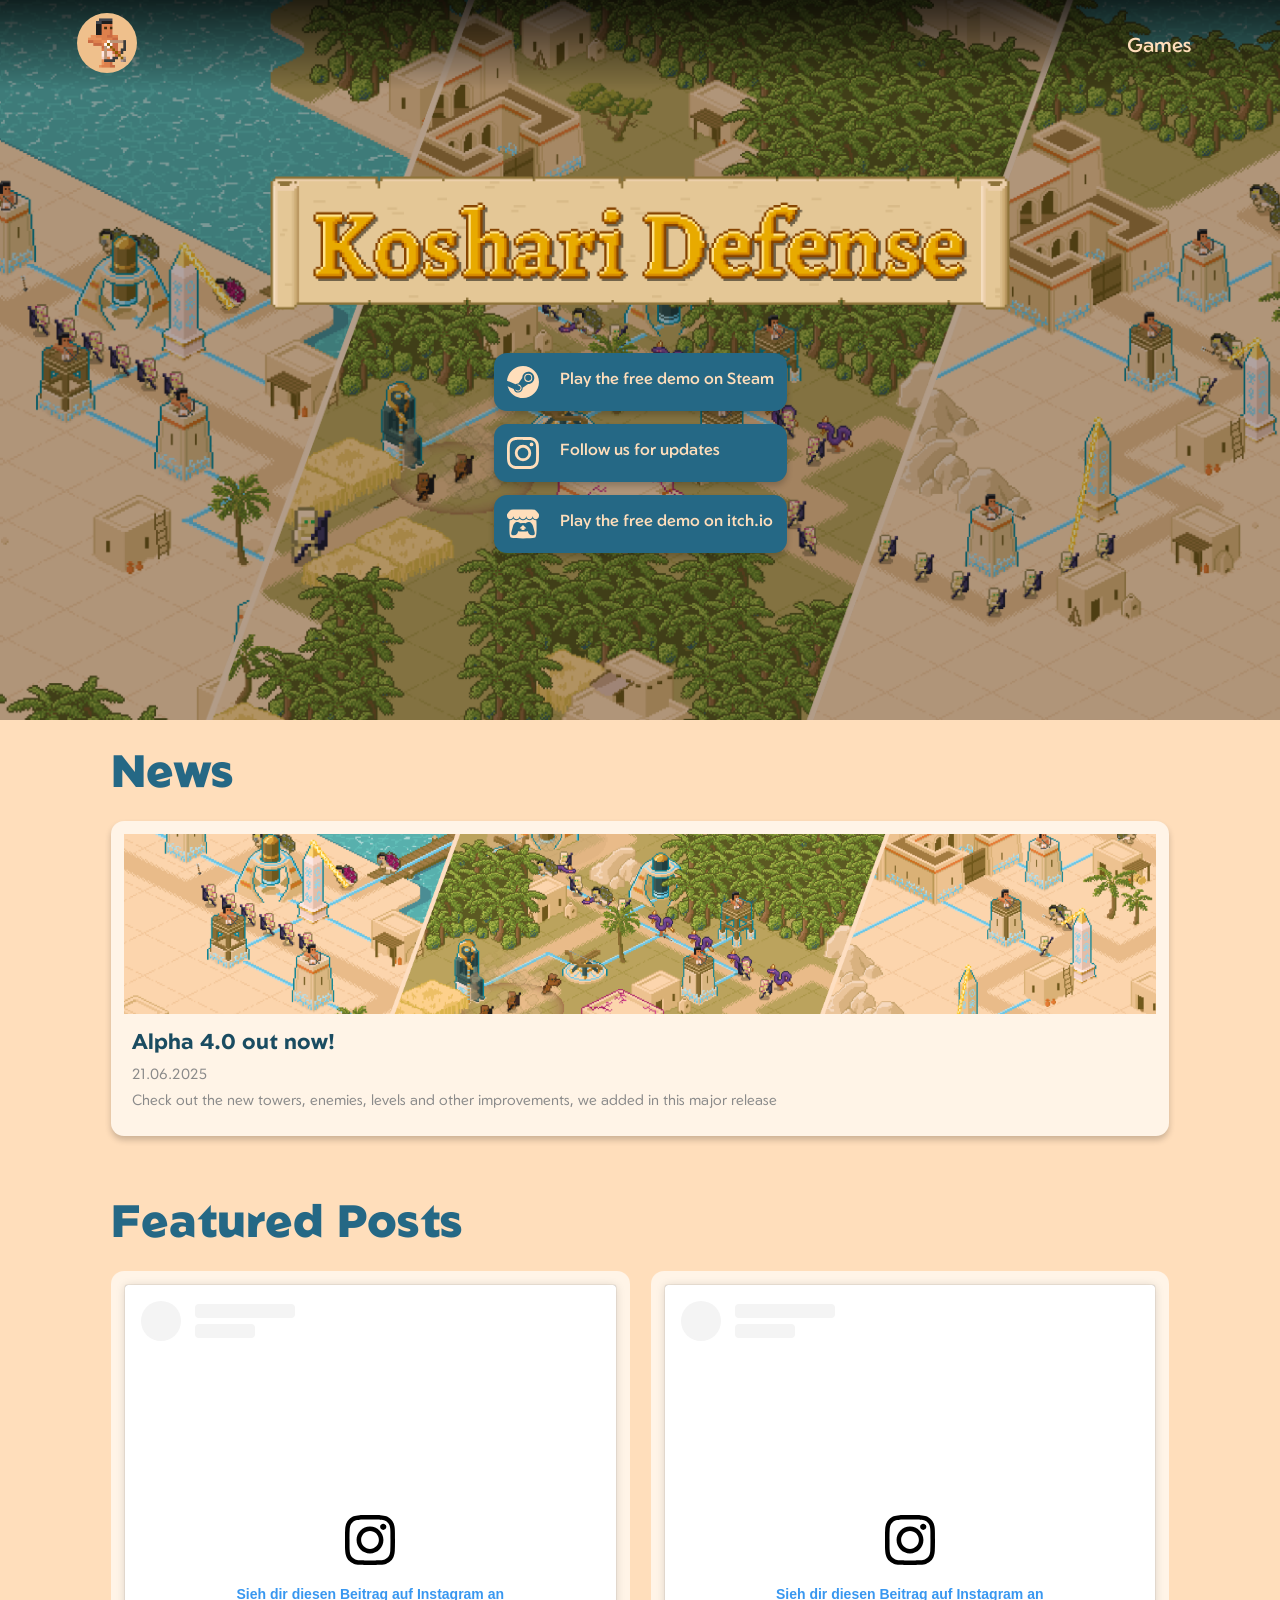
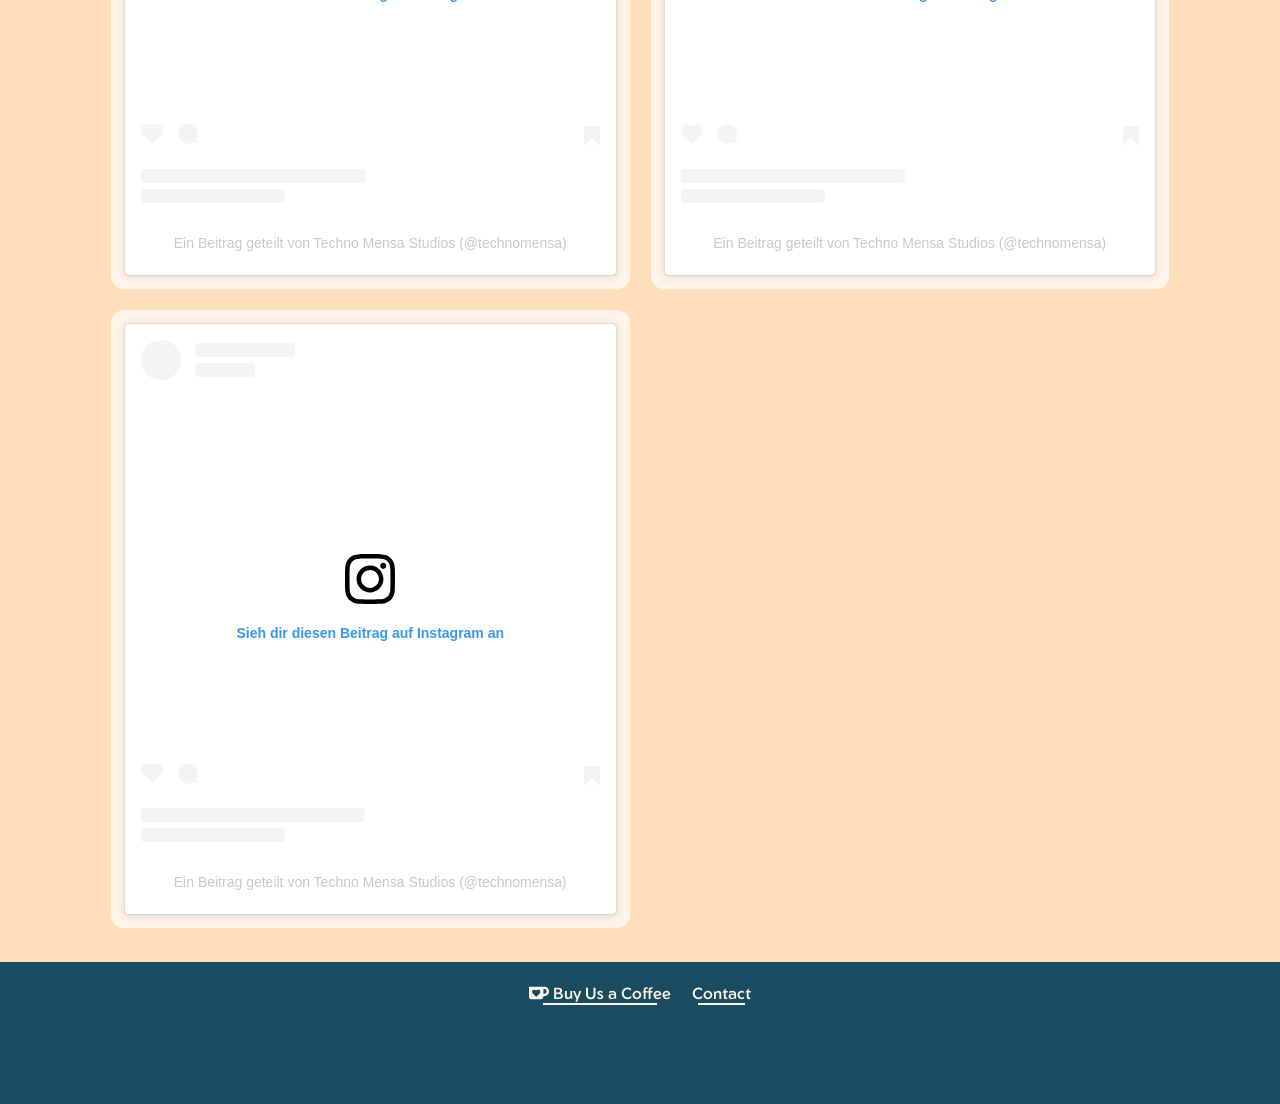
==== commit 40144b70: "add post page" ====
--- a/koshari-defense/index.html
+++ b/koshari-defense/index.html
@@ -66,6 +66,14 @@
             </div>
         </div>
     </main>
+    <footer>
+        <div>
+            <a class="text-link with-icon" href="https://ko-fi.com/technomensa" target="_blank">Buy Us a Coffee</a>
+        </div>
+        <div>
+            <a class="text-link" href="mailto:support@technomensa.com" target="_blank">Contact</a>
+        </div>
+    </footer>
     <template id="post-preview-template">
         <a class="post-preview card post-link">
             <img class="thumbnail" src="" />
--- a/assets/css/main.css
+++ b/assets/css/main.css
@@ -13,6 +13,9 @@
     --color-dark-blue: #1a4c61;
     --color-sand-dark: #d9b280;
     --color-sand-bright: #ffdebb;
+    --color-sand-bright-light: rgb(255, 244, 231);
+
+    --icon-kofi: url('data:image/svg+xml;utf8,<svg width="24" height="24" viewBox="0 0 24 24" xmlns="http://www.w3.org/2000/svg"><path d="M23.881 8.948c-.773-4.085-4.859-4.593-4.859-4.593H.723c-.604 0-.679.798-.679.798s-.082 7.324-.022 11.822c.164 2.424 2.586 2.672 2.586 2.672s8.267-.023 11.966-.049c2.438-.426 2.683-2.566 2.658-3.734 4.352.24 7.422-2.831 6.649-6.916m-11.062 3.511c-1.246 1.453-4.011 3.976-4.011 3.976s-.121.119-.31.023c-.076-.057-.108-.09-.108-.09-.443-.441-3.368-3.049-4.034-3.954-.709-.965-1.041-2.7-.091-3.71.951-1.01 3.005-1.086 4.363.407 0 0 1.565-1.782 3.468-.963s1.832 3.011.723 4.311m6.173.478c-.928.116-1.682.028-1.682.028V7.284h1.77s1.971.551 1.971 2.638c0 1.913-.985 2.667-2.059 3.015" fill="rgb(255, 247, 231)"/></svg>');
 }
 
 * {
@@ -23,6 +26,15 @@
     font-weight: 500;
     font-style: normal;
     font-variation-settings: "wdth" 100;
+}
+
+h1,
+h2,
+h3,
+h4,
+p,
+span {
+    padding-bottom: 0.5em;
 }
 
 .background-image {
@@ -52,16 +64,67 @@
     align-items: center;
 }
 
+footer {
+    display: flex;
+    flex-direction: row;
+    justify-content: center;
+    gap: 21px;
+    width: 100%;
+    min-height: 100px;
+    background-color: var(--color-dark-blue);
+    padding: 21px;
+
+    & a,
+    p,
+    span {
+        color: var(--color-sand-bright-light);
+    }
+}
+
+a.with-icon {
+    &::before {
+        content: '';
+        display: inline-block;
+        width: 20px;
+        height: 20px;
+        margin-right: 0.5ex;
+        vertical-align: text-bottom;
+        background-image: var(--icon-kofi);
+        background-position: center;
+        background-size: cover;
+        color: var(--color-sand-bright-light)
+    }
+}
+
+a.text-link {
+    text-decoration: none;
+
+    &::after {
+        content: '';
+        height: 2px;
+        background: currentColor;
+        display: block;
+        margin: auto;
+        transition: 0.5s;
+        width: 80%;
+    }
+
+    &:hover::after {
+        width: 100%;
+    }
+}
+
 nav {
     z-index: 10;
     display: flex;
     padding: 13px 6%;
-    width: 88%;
+    width: 100%;
     justify-content: space-between;
     align-items: center;
     position: fixed;
     top: 0;
     background: linear-gradient(#000000bb, #00000000);
+    box-sizing: border-box;
 
     & img {
         width: 60px;
@@ -103,46 +166,6 @@
     }
 }
 
-.text-box {
-    width: 90%;
-    color: var(--color-sand-bright);
-    position: absolute;
-    top: 50%;
-    left: 50%;
-    transform: translate(-50%, -50%);
-    text-align: center;
-}
-
-.text-box h1 {
-    font-size: 62px;
-}
-
-.text-box p {
-    margin: 10px 0 40px;
-    font-size: 14px;
-    color: var(--color-sand-bright);
-}
-
-.hero-btn {
-    display: inline-block;
-    text-decoration: none;
-    color: var(--color-sand-bright);
-    border: 1px solid var(--color-sand-bright);
-    padding: 12px 34px;
-    font-size: 13px;
-    background: transparent;
-    position: relative;
-    cursor: pointer;
-
-}
-
-.hero-btn:hover {
-    border: 1px solid var(--color-sand-dark);
-    background-color: var(--color-sand-dark);
-    color: var(--color-blue);
-    transition: 0.5s;
-}
-
 .game-header {
     display: flex;
     flex-direction: column;
@@ -192,7 +215,7 @@
         flex-direction: column;
         flex: 1 1 250px;
         min-width: 200px;
-        background-color: rgb(255, 247, 231);
+        background-color: var(--color-sand-bright-light);
         border-radius: 13px;
         padding: 13px;
         gap: 13px;
@@ -235,6 +258,10 @@
 
 #itchio-icon {
     background-image: url('data:image/svg+xml;utf8,<svg width="24" height="24" viewBox="0 0 24 24" xmlns="http://www.w3.org/2000/svg"><path d="M3.13 1.338C2.08 1.96.02 4.328 0 4.95v1.03c0 1.303 1.22 2.45 2.325 2.45 1.33 0 2.436-1.102 2.436-2.41 0 1.308 1.07 2.41 2.4 2.41 1.328 0 2.362-1.102 2.362-2.41 0 1.308 1.137 2.41 2.466 2.41h.024c1.33 0 2.466-1.102 2.466-2.41 0 1.308 1.034 2.41 2.363 2.41 1.33 0 2.4-1.102 2.4-2.41 0 1.308 1.106 2.41 2.435 2.41C22.78 8.43 24 7.282 24 5.98V4.95c-.02-.62-2.082-2.99-3.13-3.612-3.253-.114-5.508-.134-8.87-.133-3.362 0-7.945.053-8.87.133m6.376 6.477a2.7 2.7 0 0 1-.468.602c-.5.49-1.19.795-1.947.795a2.8 2.8 0 0 1-1.95-.795 2.6 2.6 0 0 1-.446-.59 2.8 2.8 0 0 1-.486.59 2.8 2.8 0 0 1-1.95.795.8.8 0 0 1-.264-.052 40 40 0 0 0-.168 2.95v.005l-.006 1.167c.02 2.334-.23 7.564 1.03 8.85 1.952.454 5.545.662 9.15.663 3.605 0 7.198-.21 9.15-.664 1.26-1.284 1.01-6.514 1.03-8.848l-.006-1.167v-.004a40 40 0 0 0-.168-2.95.9.9 0 0 1-.263.052 2.8 2.8 0 0 1-1.95-.795 2.7 2.7 0 0 1-.486-.59c-.127.22-.265.412-.447.59a2.8 2.8 0 0 1-1.95.794c-.76 0-1.446-.303-1.948-.793a2.7 2.7 0 0 1-.468-.602 2.7 2.7 0 0 1-.463.602 2.8 2.8 0 0 1-1.95.794h-.16a2.8 2.8 0 0 1-1.95-.793 2.7 2.7 0 0 1-.464-.602zm-2.004 2.59v.002c.795.002 1.5 0 2.373.953A20 20 0 0 1 12 11.253c.72 0 1.438.035 2.125.107.873-.953 1.578-.95 2.372-.953.376 0 1.876 0 2.92 2.934l1.123 4.028c.832 2.995-.266 3.068-1.636 3.07-2.03-.075-3.156-1.55-3.156-3.025-1.124.184-2.436.276-3.748.277-1.312 0-2.624-.093-3.748-.277 0 1.475-1.125 2.95-3.156 3.026-1.37-.004-2.468-.077-1.636-3.072l1.122-4.027c1.045-2.934 2.545-2.934 2.92-2.934zM12 12.714c-.002.002-2.14 1.964-2.523 2.662l1.4-.056v1.22c0 .056.56.033 1.123.007.562.026 1.124.05 1.124-.008v-1.22l1.4.055C14.138 14.677 12 12.713 12 12.713z" fill="%23ffdebb"/></svg>');
+}
+
+#kofi-icon {
+    background-image: url('data:image/svg+xml;utf8,<svg width="24" height="24" viewBox="0 0 24 24" xmlns="http://www.w3.org/2000/svg"><path d="M23.881 8.948c-.773-4.085-4.859-4.593-4.859-4.593H.723c-.604 0-.679.798-.679.798s-.082 7.324-.022 11.822c.164 2.424 2.586 2.672 2.586 2.672s8.267-.023 11.966-.049c2.438-.426 2.683-2.566 2.658-3.734 4.352.24 7.422-2.831 6.649-6.916m-11.062 3.511c-1.246 1.453-4.011 3.976-4.011 3.976s-.121.119-.31.023c-.076-.057-.108-.09-.108-.09-.443-.441-3.368-3.049-4.034-3.954-.709-.965-1.041-2.7-.091-3.71.951-1.01 3.005-1.086 4.363.407 0 0 1.565-1.782 3.468-.963s1.832 3.011.723 4.311m6.173.478c-.928.116-1.682.028-1.682.028V7.284h1.77s1.971.551 1.971 2.638c0 1.913-.985 2.667-2.059 3.015" fill="%23ffdebb"/></svg>');
 }
 
 #post-section .post-preview-container {
@@ -300,12 +327,97 @@
     }
 }
 
+/* ---- news ---- */
+.news {
+    width: 80%;
+    margin: auto;
+    text-align: center;
+    padding-top: 100px;
+    background-color: var(--color-sand-dark);
+}
+
+.news h1 {
+    font-size: 36px;
+    font-weight: 600;
+    color: var(--color-blue);
+}
+
+.news-col h3 {
+    font-size: 24px;
+    font-weight: 600;
+    color: var(--color-blue);
+
+}
+
+p {
+    color: var(--color-blue);
+    font-weight: 300;
+}
+
+.row {
+    margin-top: 5%;
+    margin-left: 5%;
+    margin-right: 5%;
+    align-items: center;
+    display: flex;
+    justify-content: space-between;
+}
+
+#post-page {
+
+    max-width: 900px;
+    display: flex;
+    flex-direction: column;
+    padding: 0;
+
+    & .banner {
+        width: 100%;
+        height: 400px;
+        object-fit: cover;
+    }
+
+    & .post {
+        background-color: var(--color-sand-bright-light);
+        padding: 0 34px 55px;
+
+        & article {
+            max-width: 600px;
+            margin-left: 21px;
+        }
+
+        & h1 {
+            color: var(--color-dark-blue);
+            font-weight: 900;
+            font-size: 34pt;
+        }
+
+        & h2 {
+            color: var(--color-dark-blue);
+            font-weight: 900;
+            font-size: 26pt;
+        }
+
+        & h3 {
+            color: var(--color-dark-blue);
+            font-weight: 900;
+            font-size: 18pt;
+        }
+
+        & p,
+        li {
+            color: var(--color-blue);
+            font-weight: 400;
+        }
+
+        & ul,
+        p {
+            margin-left: 1em;
+        }
+    }
+}
+
 @media(max-width:700px) {
-    .text-box h1 {
-        font-size: 20px;
-    }
-
-    .nav-links ul li {
+    /* .nav-links ul li {
         display: block;
     }
 
@@ -331,7 +443,7 @@
 
     .nav-links ul {
         padding: 30px;
-    }
+    } */
 
     .game-header {
         & .game-title {
@@ -339,40 +451,15 @@
         }
     }
 
-}
-
-/* ---- news ---- */
-.news {
-    width: 80%;
-    margin: auto;
-    text-align: center;
-    padding-top: 100px;
-    background-color: var(--color-sand-dark);
-}
-
-.news h1 {
-    font-size: 36px;
-    font-weight: 600;
-    color: var(--color-blue);
-}
-
-.news-col h3 {
-    font-size: 24px;
-    font-weight: 600;
-    color: var(--color-blue);
-
-}
-
-p {
-    color: var(--color-blue);
-    font-weight: 300;
-}
-
-.row {
-    margin-top: 5%;
-    margin-left: 5%;
-    margin-right: 5%;
-    align-items: center;
-    display: flex;
-    justify-content: space-between;
+    #post-page .post {
+        padding: 0 21px 34px;
+
+        & h1 {
+            font-size: 30pt;
+        }
+
+        & h2 {
+            font-size: 24pt;
+        }
+    }
 }
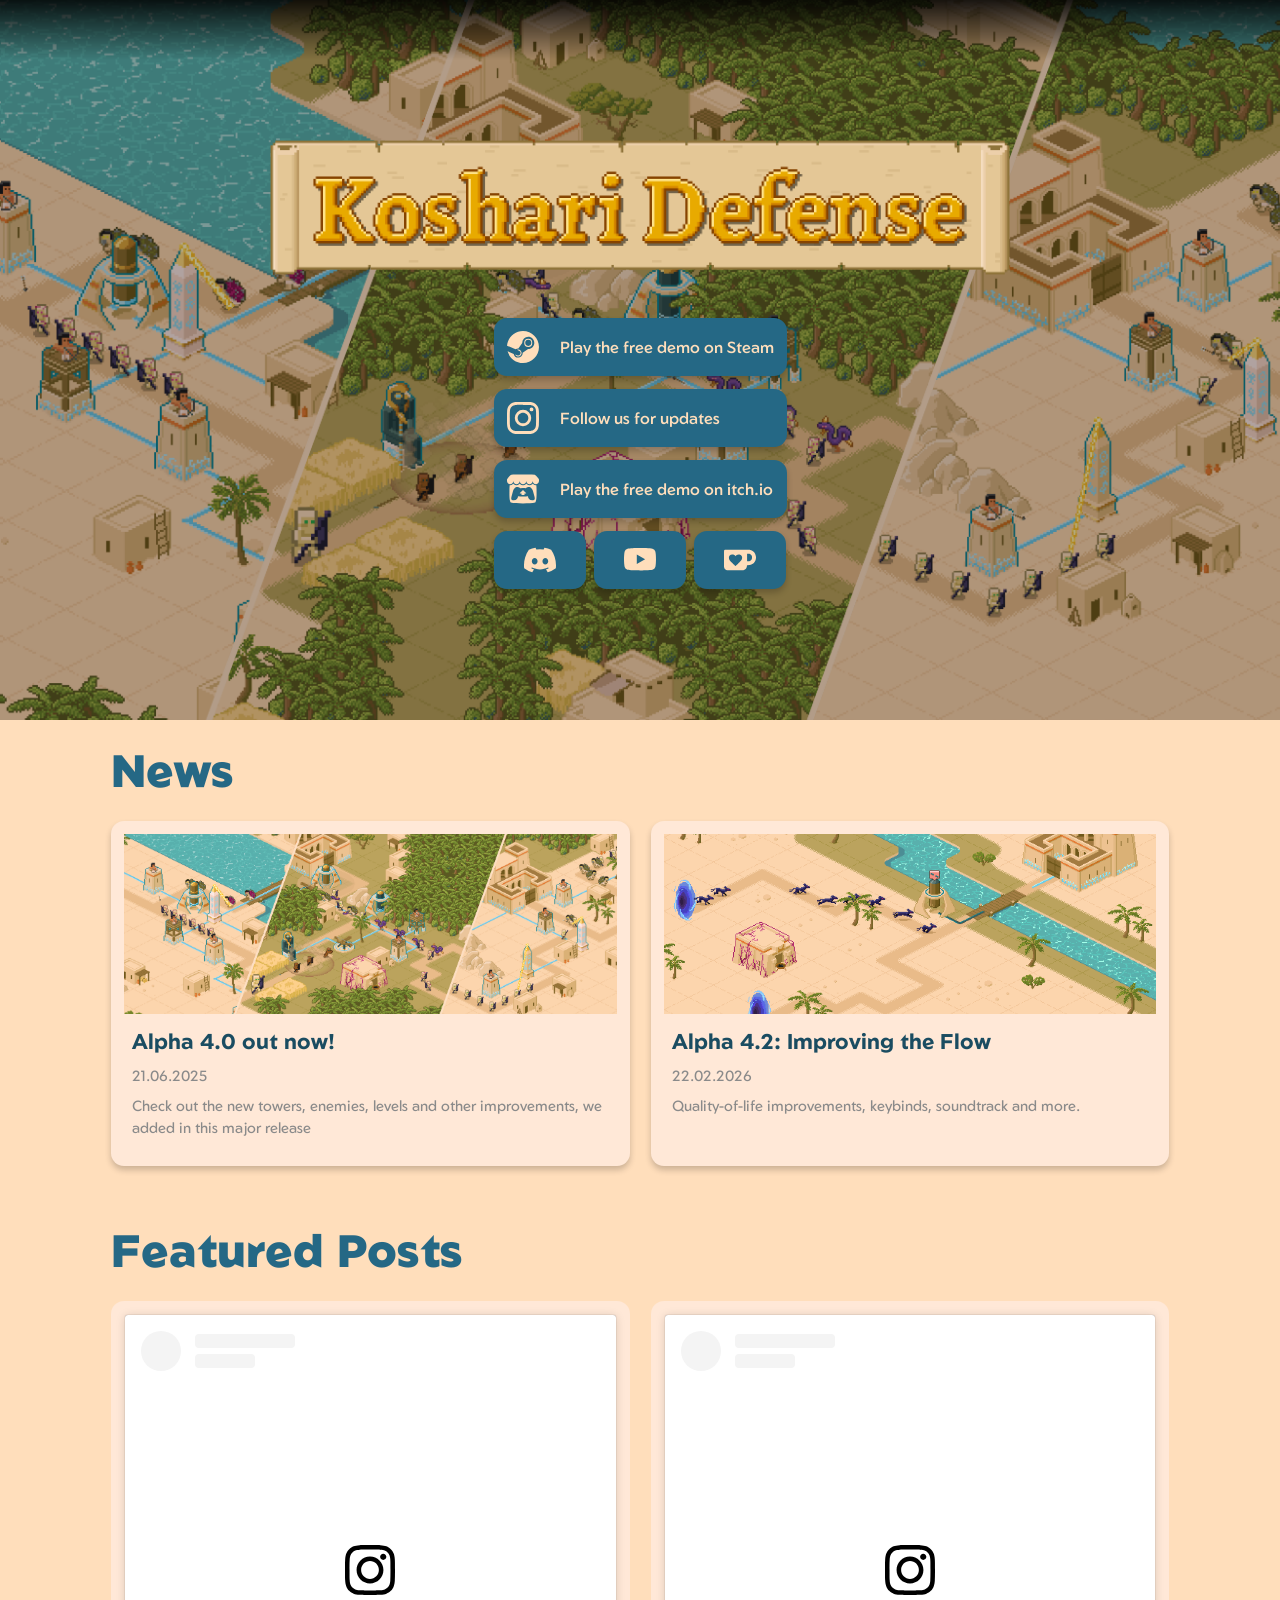
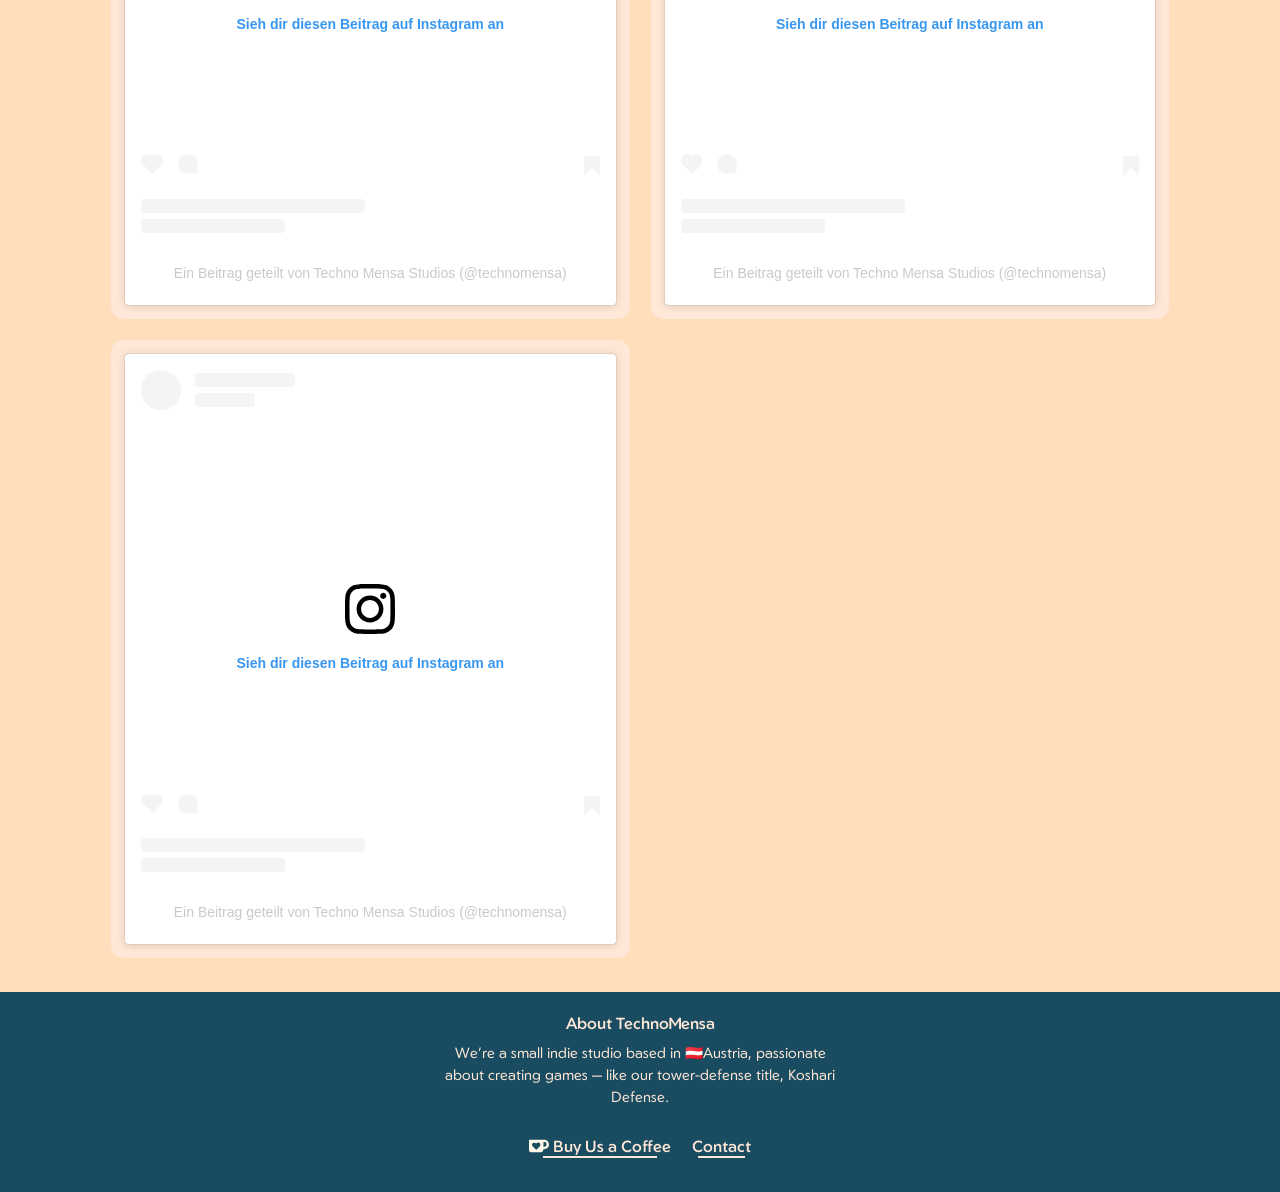
==== commit 1e910360: "add links, more about us to footer, remove nav" ====
--- a/koshari-defense/index.html
+++ b/koshari-defense/index.html
@@ -22,11 +22,11 @@
 <body>
     <header class="game-header">
         <nav>
-            <a href="../index.html"><img src="../apple-touch-icon.png"></a>
+            <!-- <a href="../index.html"><img src="../apple-touch-icon.png"></a> -->
             <div class="nav-links" id="navLinks">
                 <i class="fa fa-times" onclick="hideMenu()"></i>
                 <ul>
-                    <li><a href="./index.html">Games</a></li>
+                    <!-- <li><a href="./index.html">Games</a></li> -->
                     <!-- <li><a href="">Contact</a></li>
                     <li><a href="">About</a></li> -->
                 </ul>
@@ -48,6 +48,20 @@
                 <div class="icon" id="itchio-icon"></div>
                 <span>Play the free demo on itch.io</span>
             </a>
+            <div class="card-row">
+                <a class="card" href="https://discord.gg/Nj6dCFEbNG" target="_blank">
+                    <div class="icon" id="discord-icon"></div>
+                    <span>Join the community</span>
+                </a>
+                <a class="card" href="https://www.youtube.com/@TechnoMensaStudio" target="_blank">
+                    <div class="icon" id="youtube-icon"></div>
+                    <span>Check out our videos</span>
+                </a>
+                <a class="card" href="https://ko-fi.com/technomensa" target="_blank">
+                    <div class="icon" id="kofi-icon"></div>
+                    <span>Buy us a coffee</span>
+                </a>
+            </div>
         </div>
     </header>
     <main>
@@ -67,11 +81,17 @@
         </div>
     </main>
     <footer>
-        <div>
-            <a class="text-link with-icon" href="https://ko-fi.com/technomensa" target="_blank">Buy Us a Coffee</a>
+        <div class="about">
+            <h2>About TechnoMensa</h2>
+            <p>We’re a small indie studio based in 🇦🇹Austria, passionate about creating games — like our tower-defense title, Koshari Defense.</p>
         </div>
-        <div>
-            <a class="text-link" href="mailto:support@technomensa.com" target="_blank">Contact</a>
+        <div class="footer-links">
+            <div>
+                <a class="text-link with-icon" href="https://ko-fi.com/technomensa" target="_blank">Buy Us a Coffee</a>
+            </div>
+            <div>
+                <a class="text-link" href="mailto:support@technomensa.com" target="_blank">Contact</a>
+            </div>
         </div>
     </footer>
     <template id="post-preview-template">
@@ -92,25 +112,21 @@
                 style=" background:#FFF; border:0; border-radius:3px; box-shadow:0 0 1px 0 rgba(0,0,0,0.5),0 1px 10px 0 rgba(0,0,0,0.15); margin: 1px; max-width:540px; min-width:326px; padding:0; width:99.375%; width:-webkit-calc(100% - 2px); width:calc(100% - 2px);">
                 <div style="padding:16px;"> <a class="instagram-post-link"
                         href="https://www.instagram.com/p/DQt6Br1DQwK/?utm_source=ig_embed&amp;utm_campaign=loading"
-                        style=" background:#FFFFFF; line-height:0; padding:0 0; text-align:center; text-decoration:none; width:100%;"
-                        target="_blank">
+                        style=" background:#FFFFFF; line-height:0; padding:0 0; text-align:center; text-decoration:none; width:100%;" target="_blank">
                         <div style=" display: flex; flex-direction: row; align-items: center;">
-                            <div
-                                style="background-color: #F4F4F4; border-radius: 50%; flex-grow: 0; height: 40px; margin-right: 14px; width: 40px;">
+                            <div style="background-color: #F4F4F4; border-radius: 50%; flex-grow: 0; height: 40px; margin-right: 14px; width: 40px;">
                             </div>
                             <div style="display: flex; flex-direction: column; flex-grow: 1; justify-content: center;">
                                 <div
                                     style=" background-color: #F4F4F4; border-radius: 4px; flex-grow: 0; height: 14px; margin-bottom: 6px; width: 100px;">
                                 </div>
-                                <div
-                                    style=" background-color: #F4F4F4; border-radius: 4px; flex-grow: 0; height: 14px; width: 60px;">
+                                <div style=" background-color: #F4F4F4; border-radius: 4px; flex-grow: 0; height: 14px; width: 60px;">
                                 </div>
                             </div>
                         </div>
                         <div style="padding: 19% 0;"></div>
-                        <div style="display:block; height:50px; margin:0 auto 12px; width:50px;"><svg width="50px"
-                                height="50px" viewBox="0 0 60 60" version="1.1" xmlns="https://www.w3.org/2000/svg"
-                                xmlns:xlink="https://www.w3.org/1999/xlink">
+                        <div style="display:block; height:50px; margin:0 auto 12px; width:50px;"><svg width="50px" height="50px" viewBox="0 0 60 60"
+                                version="1.1" xmlns="https://www.w3.org/2000/svg" xmlns:xlink="https://www.w3.org/1999/xlink">
                                 <g stroke="none" stroke-width="1" fill="none" fill-rule="evenodd">
                                     <g transform="translate(-511.000000, -20.000000)" fill="#000000">
                                         <g>
@@ -140,8 +156,7 @@
                                 </div>
                             </div>
                             <div style="margin-left: 8px;">
-                                <div
-                                    style=" background-color: #F4F4F4; border-radius: 50%; flex-grow: 0; height: 20px; width: 20px;">
+                                <div style=" background-color: #F4F4F4; border-radius: 50%; flex-grow: 0; height: 20px; width: 20px;">
                                 </div>
                                 <div
                                     style=" width: 0; height: 0; border-top: 2px solid transparent; border-left: 6px solid #f4f4f4; border-bottom: 2px solid transparent; transform: translateX(16px) translateY(-4px) rotate(30deg)">
@@ -151,28 +166,24 @@
                                 <div
                                     style=" width: 0px; border-top: 8px solid #F4F4F4; border-right: 8px solid transparent; transform: translateY(16px);">
                                 </div>
-                                <div
-                                    style=" background-color: #F4F4F4; flex-grow: 0; height: 12px; width: 16px; transform: translateY(-4px);">
+                                <div style=" background-color: #F4F4F4; flex-grow: 0; height: 12px; width: 16px; transform: translateY(-4px);">
                                 </div>
                                 <div
                                     style=" width: 0; height: 0; border-top: 8px solid #F4F4F4; border-left: 8px solid transparent; transform: translateY(-4px) translateX(8px);">
                                 </div>
                             </div>
                         </div>
-                        <div
-                            style="display: flex; flex-direction: column; flex-grow: 1; justify-content: center; margin-bottom: 24px;">
+                        <div style="display: flex; flex-direction: column; flex-grow: 1; justify-content: center; margin-bottom: 24px;">
                             <div
                                 style=" background-color: #F4F4F4; border-radius: 4px; flex-grow: 0; height: 14px; margin-bottom: 6px; width: 224px;">
                             </div>
-                            <div
-                                style=" background-color: #F4F4F4; border-radius: 4px; flex-grow: 0; height: 14px; width: 144px;">
+                            <div style=" background-color: #F4F4F4; border-radius: 4px; flex-grow: 0; height: 14px; width: 144px;">
                             </div>
                         </div>
                     </a>
                     <p
                         style=" color:#c9c8cd; font-family:Arial,sans-serif; font-size:14px; line-height:17px; margin-bottom:0; margin-top:8px; overflow:hidden; padding:8px 0 7px; text-align:center; text-overflow:ellipsis; white-space:nowrap;">
-                        <a class="instagram-post-link"
-                            href="https://www.instagram.com/p/DQt6Br1DQwK/?utm_source=ig_embed&amp;utm_campaign=loading"
+                        <a class="instagram-post-link" href="https://www.instagram.com/p/DQt6Br1DQwK/?utm_source=ig_embed&amp;utm_campaign=loading"
                             style=" color:#c9c8cd; font-family:Arial,sans-serif; font-size:14px; font-style:normal; font-weight:normal; line-height:17px; text-decoration:none;"
                             target="_blank">Ein Beitrag geteilt von Techno Mensa Studios (@technomensa)</a>
                     </p>
--- a/assets/css/main.css
+++ b/assets/css/main.css
@@ -13,9 +13,11 @@
     --color-dark-blue: #1a4c61;
     --color-sand-dark: #d9b280;
     --color-sand-bright: #ffdebb;
-    --color-sand-bright-light: rgb(255, 244, 231);
+    --color-sand-bright-light: rgb(255, 232, 215);
+    --color-orange: rgb(209, 96, 15);
 
     --icon-kofi: url('data:image/svg+xml;utf8,<svg width="24" height="24" viewBox="0 0 24 24" xmlns="http://www.w3.org/2000/svg"><path d="M23.881 8.948c-.773-4.085-4.859-4.593-4.859-4.593H.723c-.604 0-.679.798-.679.798s-.082 7.324-.022 11.822c.164 2.424 2.586 2.672 2.586 2.672s8.267-.023 11.966-.049c2.438-.426 2.683-2.566 2.658-3.734 4.352.24 7.422-2.831 6.649-6.916m-11.062 3.511c-1.246 1.453-4.011 3.976-4.011 3.976s-.121.119-.31.023c-.076-.057-.108-.09-.108-.09-.443-.441-3.368-3.049-4.034-3.954-.709-.965-1.041-2.7-.091-3.71.951-1.01 3.005-1.086 4.363.407 0 0 1.565-1.782 3.468-.963s1.832 3.011.723 4.311m6.173.478c-.928.116-1.682.028-1.682.028V7.284h1.77s1.971.551 1.971 2.638c0 1.913-.985 2.667-2.059 3.015" fill="rgb(255, 247, 231)"/></svg>');
+    --icon-download: url('data:image/svg+xml;utf8,<svg xmlns="http://www.w3.org/2000/svg" height="24px" viewBox="0 -960 960 960" width="24px" fill="rgb(209, 96, 15)"><path d="M480-320 280-520l56-58 104 104v-326h80v326l104-104 56 58-200 200ZM240-160q-33 0-56.5-23.5T160-240v-120h80v120h480v-120h80v120q0 33-23.5 56.5T720-160H240Z"/></svg>');
 }
 
 * {
@@ -32,9 +34,8 @@
 h2,
 h3,
 h4,
-p,
-span {
-    padding-bottom: 0.5em;
+p {
+    padding: 0 0 0.5em;
 }
 
 .background-image {
@@ -65,18 +66,42 @@
 }
 
 footer {
-    display: flex;
-    flex-direction: row;
-    justify-content: center;
-    gap: 21px;
     width: 100%;
     min-height: 100px;
     background-color: var(--color-dark-blue);
-    padding: 21px;
+    padding: 21px 21px 34px;
+    box-sizing: border-box;
+    display: flex;
+    flex-direction: column;
+    gap: 21px;
+
+    & .footer-links {
+        display: flex;
+        flex-direction: row;
+        justify-content: center;
+        gap: 21px;
+    }
+
+    .about {
+        text-align: center;
+
+        p {
+            font-weight: 300;
+            font-size: 11pt;
+            max-width: 400px;
+            margin: 0 auto;
+        }
+
+        h2 {
+            font-size: 12pt;
+        }
+    }
+
 
     & a,
     p,
-    span {
+    span,
+    h2 {
         color: var(--color-sand-bright-light);
     }
 }
@@ -114,17 +139,31 @@
     }
 }
 
+a.with-icon.download-link {
+    &::before {
+        background-image: var(--icon-download);
+    }
+}
+
 nav {
     z-index: 10;
     display: flex;
     padding: 13px 6%;
     width: 100%;
+    height: 60px;
     justify-content: space-between;
     align-items: center;
     position: fixed;
     top: 0;
-    background: linear-gradient(#000000bb, #00000000);
+    background: linear-gradient(#000000da, #00000000);
     box-sizing: border-box;
+
+    .nav-icon {
+        color: var(--color-sand-bright);
+        text-decoration: none;
+        user-select: none;
+
+    }
 
     & img {
         width: 60px;
@@ -133,7 +172,19 @@
 
     & .nav-links {
         flex: 1;
-        text-align: right;
+        text-align: left;
+
+        a {
+            color: var(--color-sand-bright);
+            text-decoration: none;
+            font-size: 12pt;
+            font-style: normal;
+            font-weight: 500;
+
+            &:before {
+                background-image: url('data:image/svg+xml;utf8,<svg xmlns="http://www.w3.org/2000/svg" height="24px" viewBox="0 -960 960 960" width="24px" fill="%23ffdebb"><path d="M642-48 209-480l433-432 103 103-329 329 329 329L642-48Z"/></svg>');
+            }
+        }
 
         & ul li {
             list-style: none;
@@ -141,13 +192,6 @@
             padding: 8px 12px;
             position: relative;
 
-            a {
-                color: var(--color-sand-bright);
-                text-decoration: none;
-                font-size: 20px;
-                font-style: normal;
-                font-weight: 500;
-            }
 
             &::after {
                 content: '';
@@ -192,7 +236,6 @@
     box-sizing: border-box;
 
     & h2 {
-        padding: 0 0 0.5em;
         font-size: 34pt;
         color: var(--color-blue);
         font-weight: 900;
@@ -206,7 +249,7 @@
 .post-preview-container {
     display: flex;
     flex-wrap: wrap-reverse;
-    align-items: center;
+    align-items: stretch;
     gap: 21px;
 
     & .post-preview {
@@ -227,13 +270,11 @@
                 font-size: 16pt;
                 font-weight: 700;
                 color: var(--color-dark-blue);
-                padding: 0 0 .5em;
             }
 
             & p {
                 font-size: 11pt;
                 color: rgb(138, 138, 138);
-                padding: 0 0 .5em;
             }
         }
 
@@ -262,6 +303,14 @@
 
 #kofi-icon {
     background-image: url('data:image/svg+xml;utf8,<svg width="24" height="24" viewBox="0 0 24 24" xmlns="http://www.w3.org/2000/svg"><path d="M23.881 8.948c-.773-4.085-4.859-4.593-4.859-4.593H.723c-.604 0-.679.798-.679.798s-.082 7.324-.022 11.822c.164 2.424 2.586 2.672 2.586 2.672s8.267-.023 11.966-.049c2.438-.426 2.683-2.566 2.658-3.734 4.352.24 7.422-2.831 6.649-6.916m-11.062 3.511c-1.246 1.453-4.011 3.976-4.011 3.976s-.121.119-.31.023c-.076-.057-.108-.09-.108-.09-.443-.441-3.368-3.049-4.034-3.954-.709-.965-1.041-2.7-.091-3.71.951-1.01 3.005-1.086 4.363.407 0 0 1.565-1.782 3.468-.963s1.832 3.011.723 4.311m6.173.478c-.928.116-1.682.028-1.682.028V7.284h1.77s1.971.551 1.971 2.638c0 1.913-.985 2.667-2.059 3.015" fill="%23ffdebb"/></svg>');
+}
+
+#discord-icon {
+    background-image: url('data:image/svg+xml;utf8,<svg width="24" height="24" viewBox="0 0 24 24" xmlns="http://www.w3.org/2000/svg"><path fill="%23ffdebb" d="M20.317 4.37a19.8 19.8 0 0 0-4.885-1.515.074.074 0 0 0-.079.037c-.21.375-.444.864-.608 1.25a18.3 18.3 0 0 0-5.487 0 13 13 0 0 0-.617-1.25.08.08 0 0 0-.079-.037A19.7 19.7 0 0 0 3.677 4.37a.1.1 0 0 0-.032.027C.533 9.046-.32 13.58.099 18.057a.08.08 0 0 0 .031.057 19.9 19.9 0 0 0 5.993 3.03.08.08 0 0 0 .084-.028 14 14 0 0 0 1.226-1.994.076.076 0 0 0-.041-.106 13 13 0 0 1-1.872-.892.077.077 0 0 1-.008-.128 10 10 0 0 0 .372-.292.07.07 0 0 1 .077-.01c3.928 1.793 8.18 1.793 12.062 0a.07.07 0 0 1 .078.01q.181.149.373.292a.077.077 0 0 1-.006.127 12.3 12.3 0 0 1-1.873.892.077.077 0 0 0-.041.107c.36.698.772 1.362 1.225 1.993a.08.08 0 0 0 .084.028 19.8 19.8 0 0 0 6.002-3.03.08.08 0 0 0 .032-.054c.5-5.177-.838-9.674-3.549-13.66a.06.06 0 0 0-.031-.03zM8.02 15.33c-1.183 0-2.157-1.085-2.157-2.419 0-1.333.956-2.419 2.157-2.419 1.21 0 2.176 1.096 2.157 2.42 0 1.333-.956 2.418-2.157 2.418m7.975 0c-1.183 0-2.157-1.085-2.157-2.419 0-1.333.955-2.419 2.157-2.419 1.21 0 2.176 1.096 2.157 2.42 0 1.333-.946 2.418-2.157 2.418"/></svg>');
+}
+
+#youtube-icon {
+    background-image: url('data:image/svg+xml;utf8,<svg xmlns="http://www.w3.org/2000/svg" width="16" height="16" fill="%23ffdebb" viewBox="0 0 16 16"><path d="M8.051 1.999h.089c.822.003 4.987.033 6.11.335a2.01 2.01 0 0 1 1.415 1.42c.101.38.172.883.22 1.402l.01.104.022.26.008.104c.065.914.073 1.77.074 1.957v.075c-.001.194-.01 1.108-.082 2.06l-.008.105-.009.104c-.05.572-.124 1.14-.235 1.558a2.01 2.01 0 0 1-1.415 1.42c-1.16.312-5.569.334-6.18.335h-.142c-.309 0-1.587-.006-2.927-.052l-.17-.006-.087-.004-.171-.007-.171-.007c-1.11-.049-2.167-.128-2.654-.26a2.01 2.01 0 0 1-1.415-1.419c-.111-.417-.185-.986-.235-1.558L.09 9.82l-.008-.104A31 31 0 0 1 0 7.68v-.123c.002-.215.01-.958.064-1.778l.007-.103.003-.052.008-.104.022-.26.01-.104c.048-.519.119-1.023.22-1.402a2.01 2.01 0 0 1 1.415-1.42c.487-.13 1.544-.21 2.654-.26l.17-.007.172-.006.086-.003.171-.007A100 100 0 0 1 7.858 2zM6.4 5.209v4.818l4.157-2.408z"/></svg>');
 }
 
 #post-section .post-preview-container {
@@ -290,6 +339,22 @@
     &:hover {
         transform: scale(1.05);
         box-shadow: 0 4px 12px rgba(0, 0, 0, 0.15);
+    }
+}
+
+.card-row {
+    display: flex;
+    flex-direction: row;
+    justify-content: center;
+    gap: 8px;
+
+    & .card {
+        flex-grow: 1;
+        justify-content: center;
+
+        & span {
+            display: none;
+        }
     }
 }
 
@@ -349,9 +414,11 @@
 
 }
 
-p {
-    color: var(--color-blue);
-    font-weight: 300;
+p,
+li {
+    color: var(--color-dark-blue);
+    font-weight: 400;
+    line-height: 1.5em;
 }
 
 .row {
@@ -380,9 +447,20 @@
         background-color: var(--color-sand-bright-light);
         padding: 0 34px 55px;
 
+        & img {
+            object-fit: cover;
+            max-width: 100%;
+        }
+
+        & section {
+            display: flex;
+            flex-direction: row;
+            gap: 13px;
+        }
+
         & article {
             max-width: 600px;
-            margin-left: 21px;
+            margin: 13px 21px;
         }
 
         & h1 {
@@ -409,9 +487,13 @@
             font-weight: 400;
         }
 
-        & ul,
-        p {
+        & ul {
             margin-left: 1em;
+        }
+
+        a {
+            display: inline-block;
+            color: var(--color-orange);
         }
     }
 }
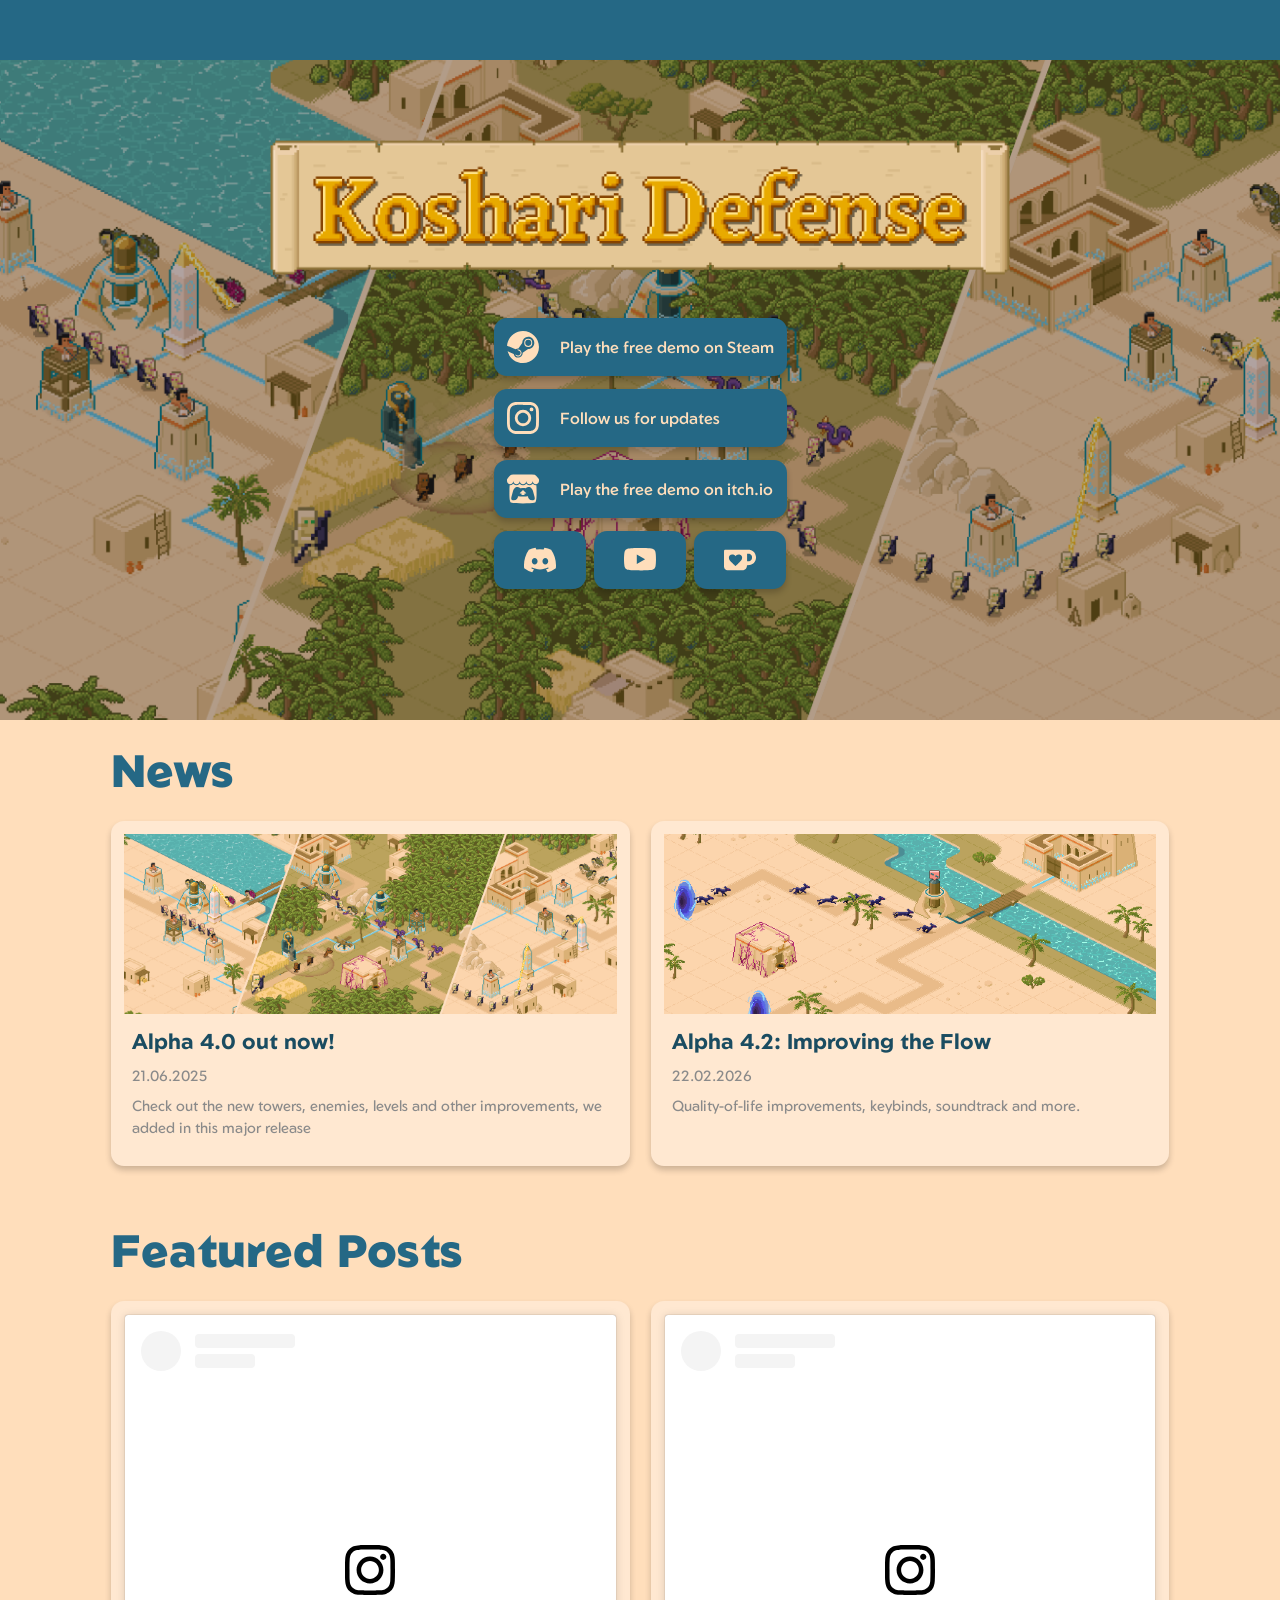
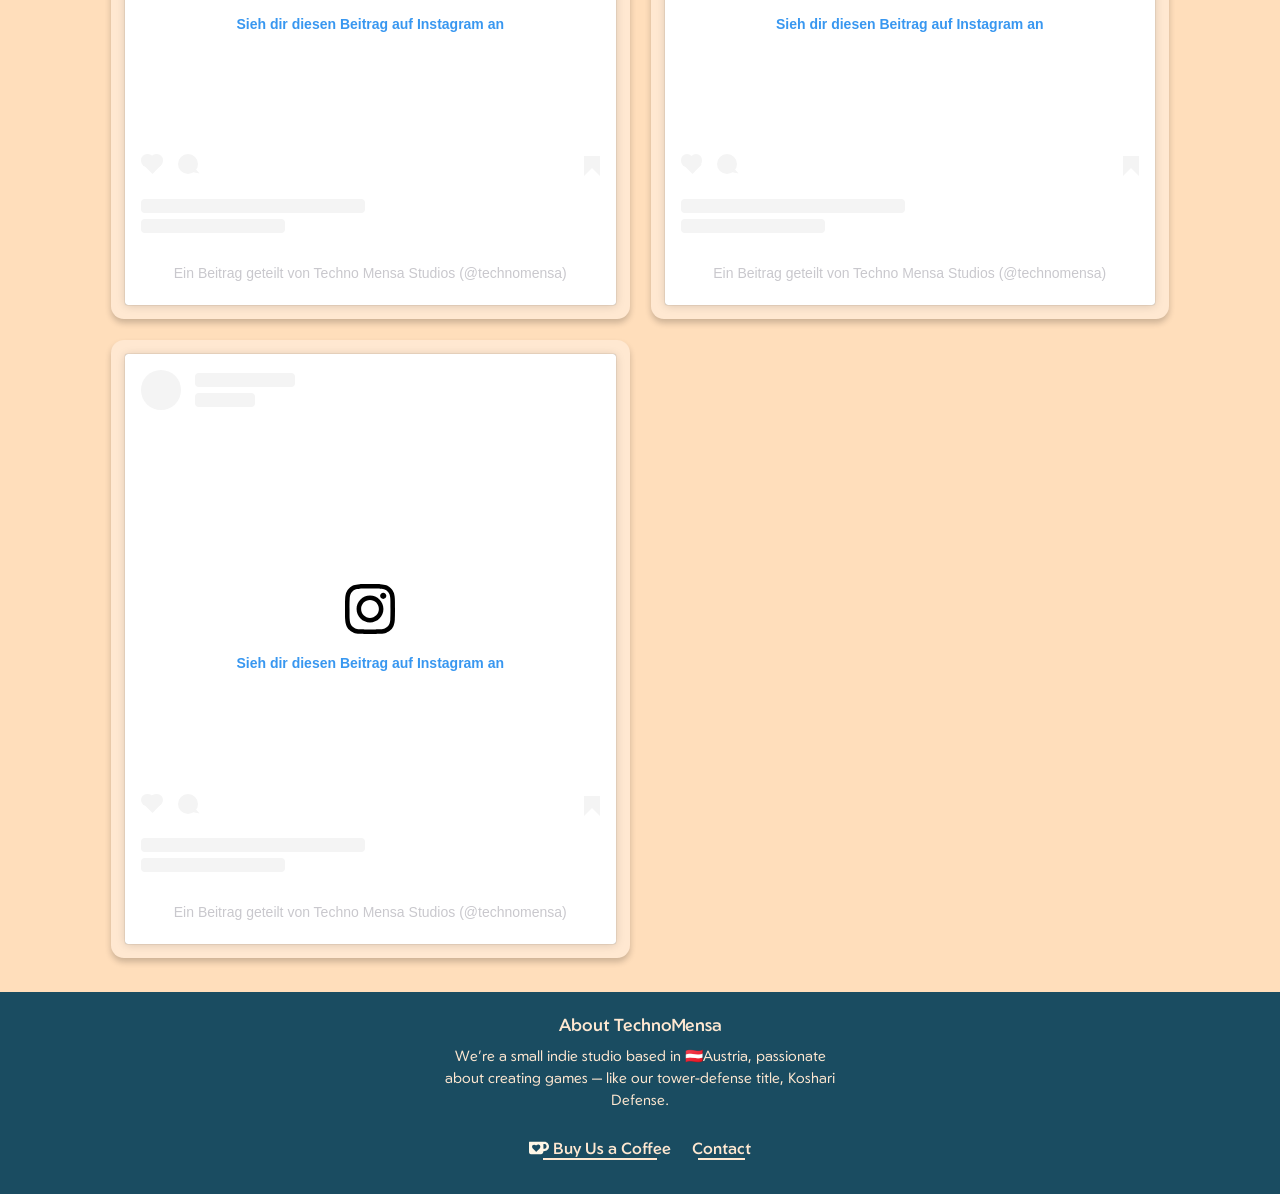
==== commit 3ac4a47b: "use templates and update article structure Co-authored-by: Copilot <copilot@github.com>" ====
--- a/koshari-defense/index.html
+++ b/koshari-defense/index.html
@@ -80,20 +80,7 @@
             </div>
         </div>
     </main>
-    <footer>
-        <div class="about">
-            <h2>About TechnoMensa</h2>
-            <p>We’re a small indie studio based in 🇦🇹Austria, passionate about creating games — like our tower-defense title, Koshari Defense.</p>
-        </div>
-        <div class="footer-links">
-            <div>
-                <a class="text-link with-icon" href="https://ko-fi.com/technomensa" target="_blank">Buy Us a Coffee</a>
-            </div>
-            <div>
-                <a class="text-link" href="mailto:support@technomensa.com" target="_blank">Contact</a>
-            </div>
-        </div>
-    </footer>
+    <footer data-include="/components/footer.html"></footer>
     <template id="post-preview-template">
         <a class="post-preview card post-link">
             <img class="thumbnail" src="" />
@@ -105,7 +92,7 @@
         </a>
     </template>
     <template id="instagram-post-template">
-        <div class="post-preview">
+        <div class="post-preview card no-hover">
             <blockquote class="instagram-media" data-instgrm-captioned
                 data-instgrm-permalink="https://www.instagram.com/p/DQt6Br1DQwK/?utm_source=ig_embed&amp;utm_campaign=loading"
                 data-instgrm-version="14"
@@ -194,6 +181,7 @@
     <script async src="https://www.instagram.com/embed.js"></script>
     <script src="../assets/js/posts.js"></script>
     <script src="../assets/js/instagram-posts.js"></script>
+    <script src="../assets/js/load-templates.js"></script>
 </body>
 
 </html>
--- a/assets/css/main.css
+++ b/assets/css/main.css
@@ -1,3 +1,5 @@
+@import url("post.css");
+
 @font-face {
     font-family: 'Geom';
     src: url('../fonts/Geom-VariableFont_wght.ttf') format('truetype');
@@ -10,10 +12,11 @@
 :root {
     --color-light-blue: #2e81a5;
     --color-blue: #256885;
+    --color-blue-text: #3a677a;
     --color-dark-blue: #1a4c61;
     --color-sand-dark: #d9b280;
     --color-sand-bright: #ffdebb;
-    --color-sand-bright-light: rgb(255, 232, 215);
+    --color-sand-bright-light: hsl(30deg, 100%, 90.98%);
     --color-orange: rgb(209, 96, 15);
 
     --icon-kofi: url('data:image/svg+xml;utf8,<svg width="24" height="24" viewBox="0 0 24 24" xmlns="http://www.w3.org/2000/svg"><path d="M23.881 8.948c-.773-4.085-4.859-4.593-4.859-4.593H.723c-.604 0-.679.798-.679.798s-.082 7.324-.022 11.822c.164 2.424 2.586 2.672 2.586 2.672s8.267-.023 11.966-.049c2.438-.426 2.683-2.566 2.658-3.734 4.352.24 7.422-2.831 6.649-6.916m-11.062 3.511c-1.246 1.453-4.011 3.976-4.011 3.976s-.121.119-.31.023c-.076-.057-.108-.09-.108-.09-.443-.441-3.368-3.049-4.034-3.954-.709-.965-1.041-2.7-.091-3.71.951-1.01 3.005-1.086 4.363.407 0 0 1.565-1.782 3.468-.963s1.832 3.011.723 4.311m6.173.478c-.928.116-1.682.028-1.682.028V7.284h1.77s1.971.551 1.971 2.638c0 1.913-.985 2.667-2.059 3.015" fill="rgb(255, 247, 231)"/></svg>');
@@ -93,7 +96,7 @@
         }
 
         h2 {
-            font-size: 12pt;
+            font-size: 13pt;
         }
     }
 
@@ -155,7 +158,8 @@
     align-items: center;
     position: fixed;
     top: 0;
-    background: linear-gradient(#000000da, #00000000);
+    background-color: var(--color-blue);
+    /* background: linear-gradient(#000000da, #00000000); */
     box-sizing: border-box;
 
     .nav-icon {
@@ -336,7 +340,7 @@
     transition-duration: 0.2s;
     box-shadow: 0 4px 6px rgba(0, 0, 0, 0.2);
 
-    &:hover {
+    &:hover:not(.no-hover) {
         transform: scale(1.05);
         box-shadow: 0 4px 12px rgba(0, 0, 0, 0.15);
     }
@@ -428,74 +432,6 @@
     align-items: center;
     display: flex;
     justify-content: space-between;
-}
-
-#post-page {
-
-    max-width: 900px;
-    display: flex;
-    flex-direction: column;
-    padding: 0;
-
-    & .banner {
-        width: 100%;
-        height: 400px;
-        object-fit: cover;
-    }
-
-    & .post {
-        background-color: var(--color-sand-bright-light);
-        padding: 0 34px 55px;
-
-        & img {
-            object-fit: cover;
-            max-width: 100%;
-        }
-
-        & section {
-            display: flex;
-            flex-direction: row;
-            gap: 13px;
-        }
-
-        & article {
-            max-width: 600px;
-            margin: 13px 21px;
-        }
-
-        & h1 {
-            color: var(--color-dark-blue);
-            font-weight: 900;
-            font-size: 34pt;
-        }
-
-        & h2 {
-            color: var(--color-dark-blue);
-            font-weight: 900;
-            font-size: 26pt;
-        }
-
-        & h3 {
-            color: var(--color-dark-blue);
-            font-weight: 900;
-            font-size: 18pt;
-        }
-
-        & p,
-        li {
-            color: var(--color-blue);
-            font-weight: 400;
-        }
-
-        & ul {
-            margin-left: 1em;
-        }
-
-        a {
-            display: inline-block;
-            color: var(--color-orange);
-        }
-    }
 }
 
 @media(max-width:700px) {
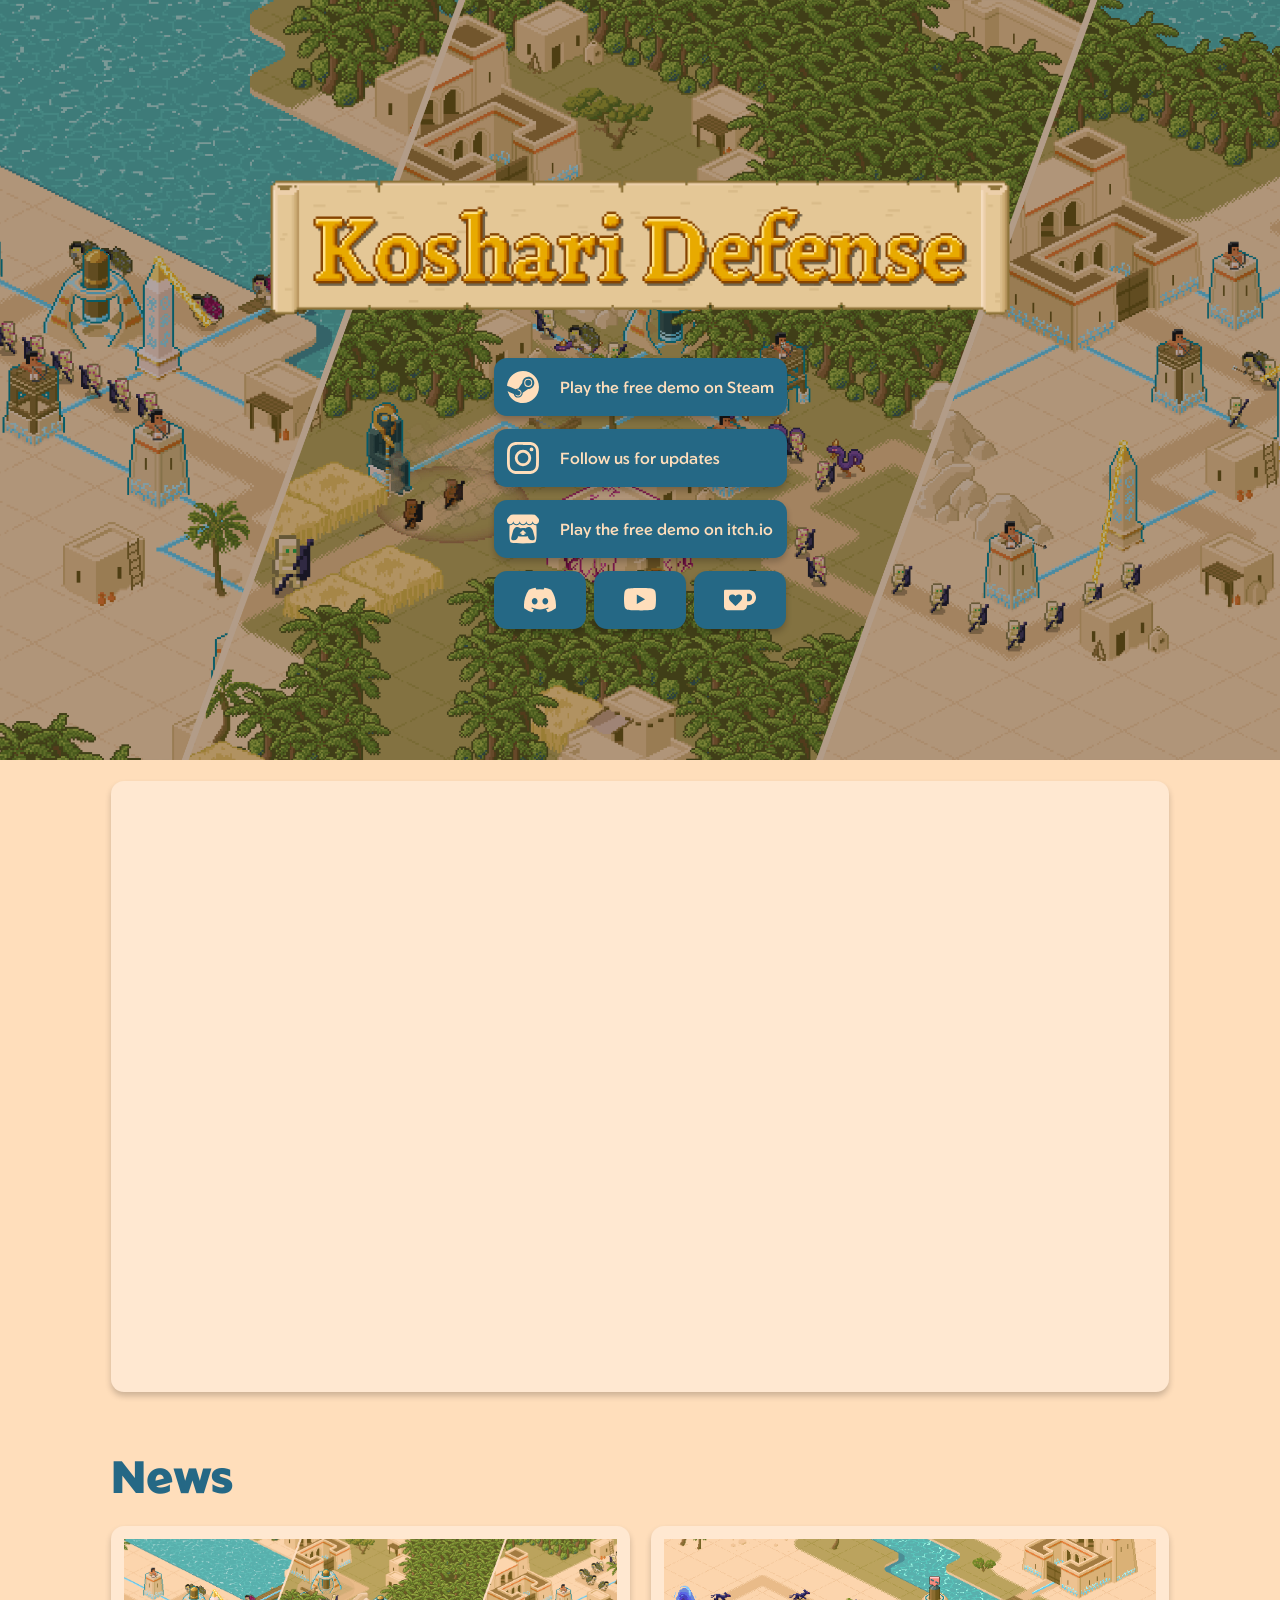
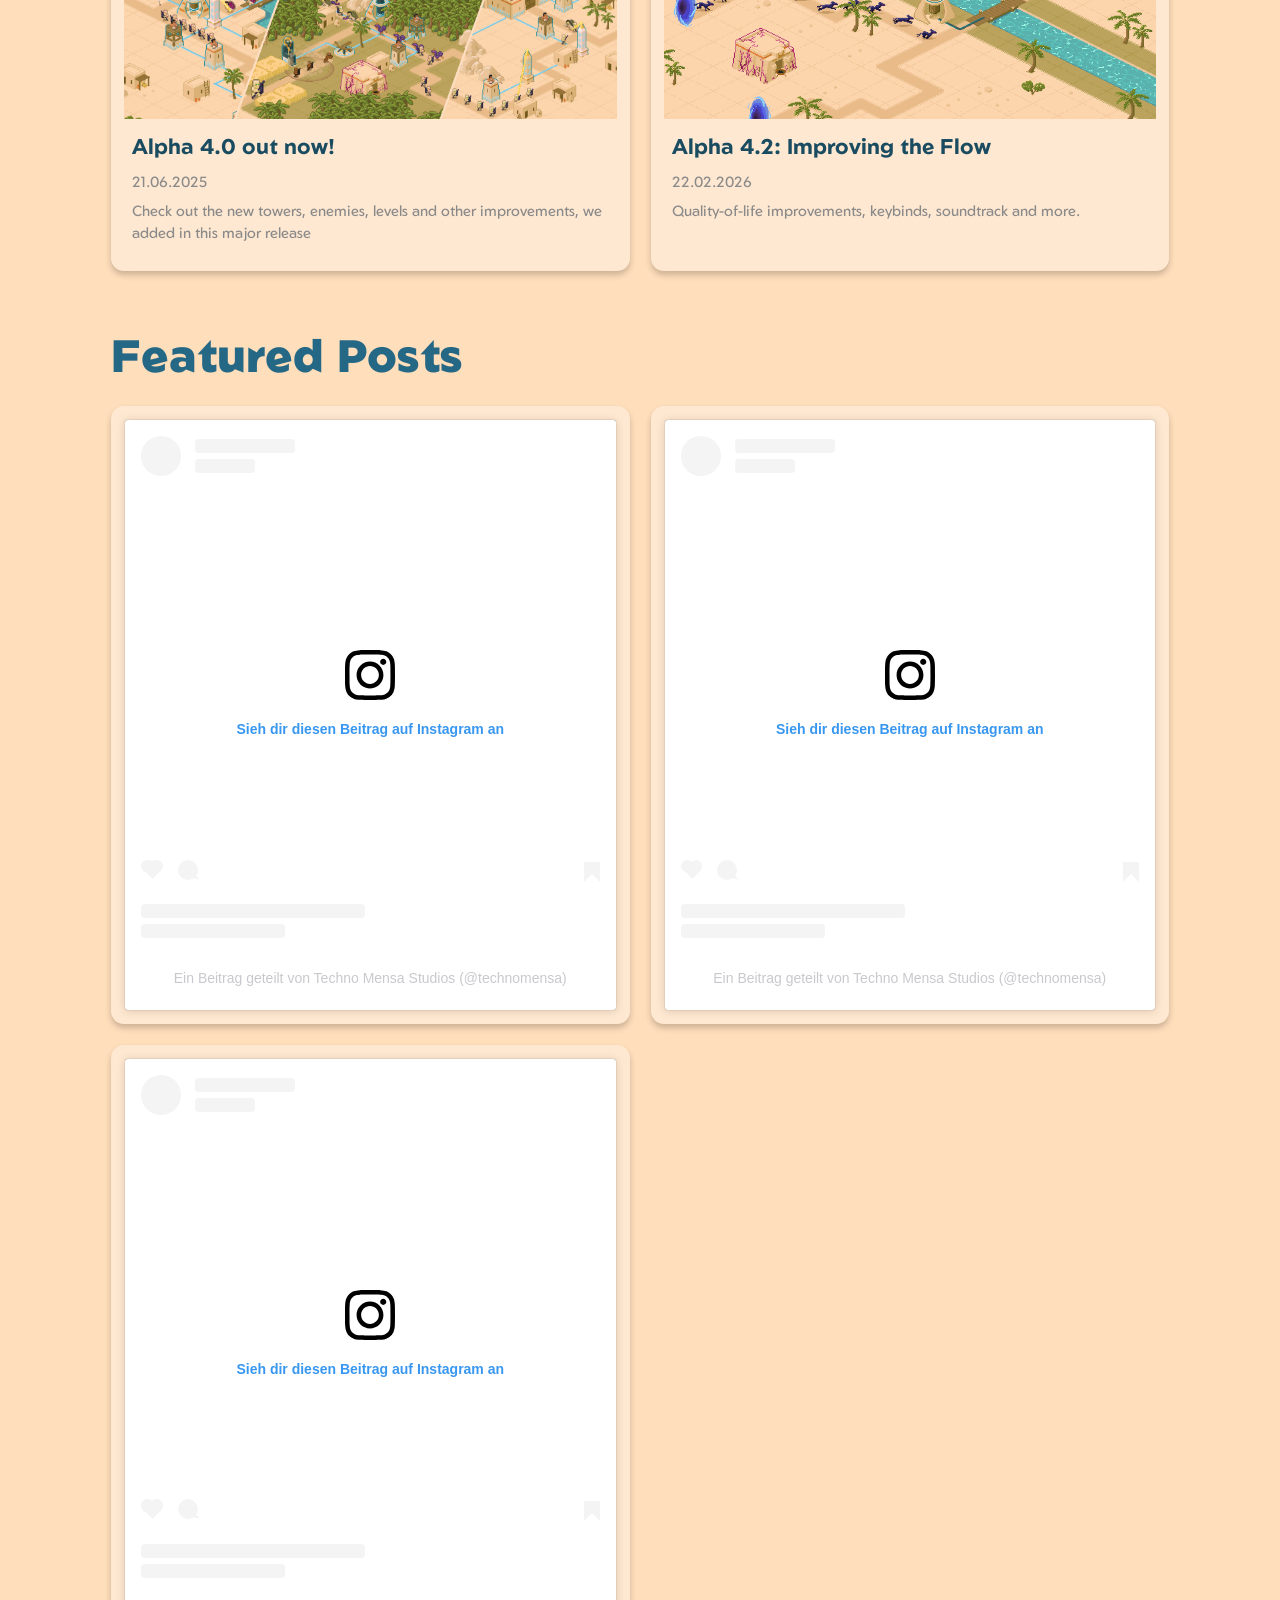
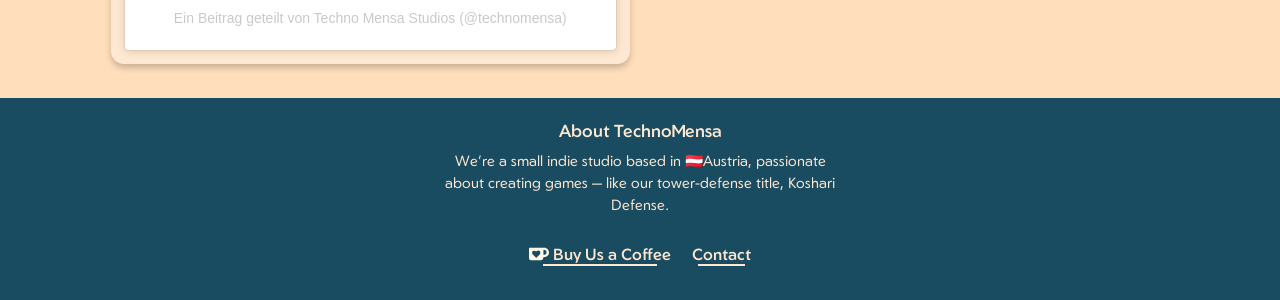
==== commit 8b664b72: "integrate trailer and cleanup Co-authored-by: Copilot <copilot@github.com>" ====
--- a/koshari-defense/index.html
+++ b/koshari-defense/index.html
@@ -21,18 +21,6 @@
 
 <body>
     <header class="game-header">
-        <nav>
-            <!-- <a href="../index.html"><img src="../apple-touch-icon.png"></a> -->
-            <div class="nav-links" id="navLinks">
-                <i class="fa fa-times" onclick="hideMenu()"></i>
-                <ul>
-                    <!-- <li><a href="./index.html">Games</a></li> -->
-                    <!-- <li><a href="">Contact</a></li>
-                    <li><a href="">About</a></li> -->
-                </ul>
-            </div>
-            <i class="fa fa-bars" onclick="showMenu()"></i>
-        </nav>
         <img class="feature-graphic background-image" src="../assets/img/FeatureGraficSmall.png" />
         <img class="game-title" src="../assets/img/GameLogo.png" />
         <div class="cards">
@@ -65,6 +53,14 @@
         </div>
     </header>
     <main>
+        <div class="section">
+            <div class="post-preview card no-hover trailer">
+                <iframe width="800" height="315" src="https://www.youtube-nocookie.com/embed/LHQSt4FJGNI?si=w0RWE-UOxISzSnqS&amp;controls=0"
+                    title="YouTube video player" frameborder="0"
+                    allow="accelerometer; autoplay; clipboard-write; encrypted-media; gyroscope; picture-in-picture; web-share"
+                    referrerpolicy="strict-origin-when-cross-origin" allowfullscreen></iframe>
+            </div>
+        </div>
         <div class="section" id="news-section">
             <h2>News</h2>
             <div class="post-preview-container">
--- a/assets/css/main.css
+++ b/assets/css/main.css
@@ -16,7 +16,7 @@
     --color-dark-blue: #1a4c61;
     --color-sand-dark: #d9b280;
     --color-sand-bright: #ffdebb;
-    --color-sand-bright-light: hsl(30deg, 100%, 90.98%);
+    --color-sand-bright-light: hsl(30, 100%, 91%);
     --color-orange: rgb(209, 96, 15);
 
     --icon-kofi: url('data:image/svg+xml;utf8,<svg width="24" height="24" viewBox="0 0 24 24" xmlns="http://www.w3.org/2000/svg"><path d="M23.881 8.948c-.773-4.085-4.859-4.593-4.859-4.593H.723c-.604 0-.679.798-.679.798s-.082 7.324-.022 11.822c.164 2.424 2.586 2.672 2.586 2.672s8.267-.023 11.966-.049c2.438-.426 2.683-2.566 2.658-3.734 4.352.24 7.422-2.831 6.649-6.916m-11.062 3.511c-1.246 1.453-4.011 3.976-4.011 3.976s-.121.119-.31.023c-.076-.057-.108-.09-.108-.09-.443-.441-3.368-3.049-4.034-3.954-.709-.965-1.041-2.7-.091-3.71.951-1.01 3.005-1.086 4.363.407 0 0 1.565-1.782 3.468-.963s1.832 3.011.723 4.311m6.173.478c-.928.116-1.682.028-1.682.028V7.284h1.77s1.971.551 1.971 2.638c0 1.913-.985 2.667-2.059 3.015" fill="rgb(255, 247, 231)"/></svg>');
@@ -59,6 +59,7 @@
     min-height: 600px;
     width: 100%;
     position: relative;
+    padding-top: 40px;
 }
 
 body {
@@ -107,6 +108,16 @@
     h2 {
         color: var(--color-sand-bright-light);
     }
+}
+
+.trailer {
+    aspect-ratio: 16 / 9;
+}
+
+.trailer iframe {
+    width: 100%;
+    height: 100%;
+    border: 0;
 }
 
 a.with-icon {
@@ -149,34 +160,38 @@
 }
 
 nav {
-    z-index: 10;
-    display: flex;
-    padding: 13px 6%;
-    width: 100%;
-    height: 60px;
-    justify-content: space-between;
-    align-items: center;
     position: fixed;
     top: 0;
+    z-index: 10;
+
+    display: flex;
+    justify-content: center;
+    align-items: center;
+
+    box-sizing: border-box;
+    padding: 13px 6%;
+    width: 100%;
+    height: 60px;
     background-color: var(--color-blue);
-    /* background: linear-gradient(#000000da, #00000000); */
-    box-sizing: border-box;
-
-    .nav-icon {
-        color: var(--color-sand-bright);
-        text-decoration: none;
-        user-select: none;
-
-    }
-
-    & img {
-        width: 60px;
-        border-radius: 50%;
-    }
 
     & .nav-links {
         flex: 1;
-        text-align: left;
+        display: flex;
+        flex-direction: row;
+        justify-content: space-between;
+        max-width: 1600px;
+
+        & .social-links {
+            display: flex;
+            gap: 21px;
+
+            & .icon {
+                width: 24px;
+                height: 24px;
+                background-position: center;
+                background-size: cover;
+            }
+        }
 
         a {
             color: var(--color-sand-bright);
@@ -189,28 +204,6 @@
                 background-image: url('data:image/svg+xml;utf8,<svg xmlns="http://www.w3.org/2000/svg" height="24px" viewBox="0 -960 960 960" width="24px" fill="%23ffdebb"><path d="M642-48 209-480l433-432 103 103-329 329 329 329L642-48Z"/></svg>');
             }
         }
-
-        & ul li {
-            list-style: none;
-            display: inline-block;
-            padding: 8px 12px;
-            position: relative;
-
-
-            &::after {
-                content: '';
-                width: 0%;
-                height: 2px;
-                background: var(--color-sand-bright);
-                display: block;
-                margin: auto;
-                transition: 0.5s;
-            }
-
-            &:hover::after {
-                width: 100%;
-            }
-        }
     }
 }
 
@@ -250,6 +243,14 @@
     }
 }
 
+.post-preview {
+    min-width: 200px;
+    background-color: var(--color-sand-bright-light);
+    border-radius: 13px;
+    padding: 13px;
+    gap: 13px;
+}
+
 .post-preview-container {
     display: flex;
     flex-wrap: wrap-reverse;
@@ -261,11 +262,6 @@
         flex-grow: 0;
         flex-direction: column;
         flex: 1 1 250px;
-        min-width: 200px;
-        background-color: var(--color-sand-bright-light);
-        border-radius: 13px;
-        padding: 13px;
-        gap: 13px;
 
         & .preview-text {
             padding: 0 8px 8px;
@@ -435,37 +431,9 @@
 }
 
 @media(max-width:700px) {
-    /* .nav-links ul li {
-        display: block;
-    }
-
-    .nav-links {
-        position: absolute;
-        background: var(--color-blue);
-        height: 100vh;
-        width: 200px;
-        top: 0;
-        right: -200px;
-        text-align: left;
-        z-index: 2;
-        transition: 0.5s;
-    }
-
-    nav .fa {
-        display: block;
-        color: var(--color-sand-dark);
-        margin: 10px;
-        font-size: 22px;
-        cursor: pointer;
-    }
-
-    .nav-links ul {
-        padding: 30px;
-    } */
-
     .game-header {
         & .game-title {
-            padding: 0 5px;
+            padding: 0;
         }
     }
 
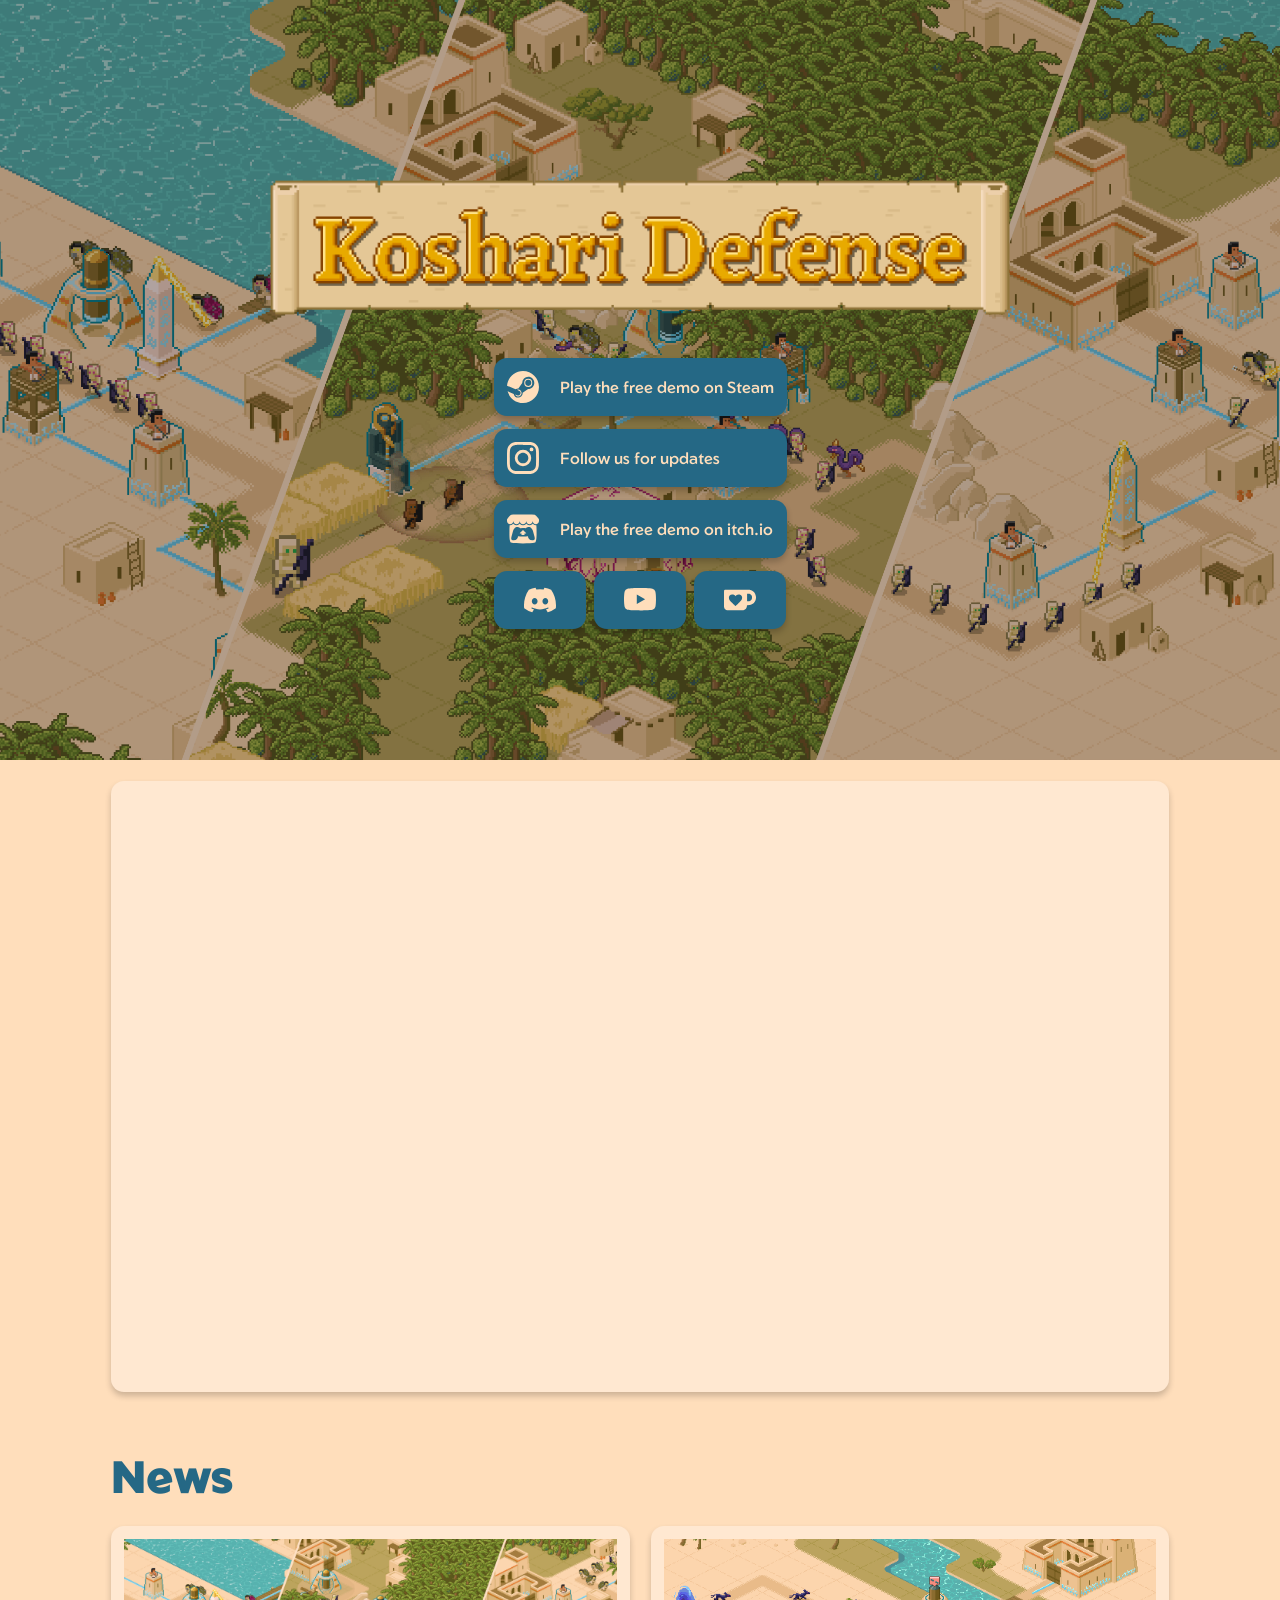
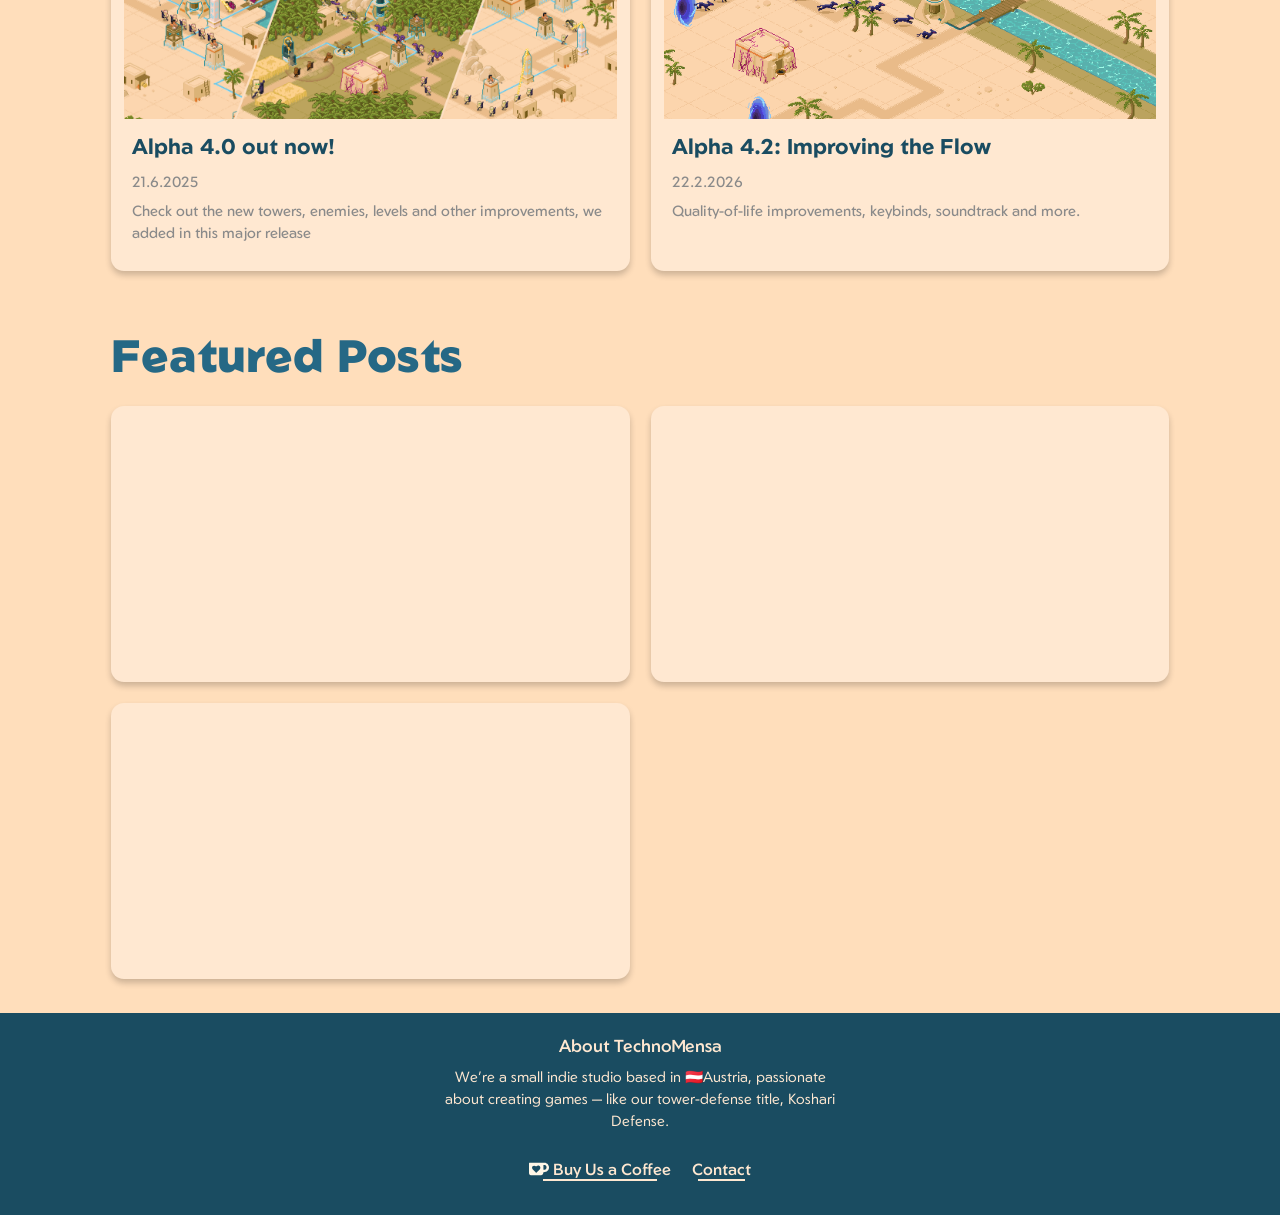
==== commit 24fea600: "cleanup, extract data to json, create json schema Co-authored-by: Copilot <copilot@github.com>" ====
--- a/koshari-defense/index.html
+++ b/koshari-defense/index.html
@@ -9,7 +9,12 @@
     <meta name="description"
         content="Mystical creatures are attacking Koshari's empire! Power your defense and retake ancient temples by connecting them with power lines.">
     <meta name="author" content="TechnoMensa Studio">
+
+    <meta property="og:title" content="Koshari Defense - TechnoMensa Studio">
+    <meta property="og:description"
+        content="Mystical creatures are attacking Koshari's empire! Power your defense and retake ancient temples by connecting them with power lines.">
     <meta property="og:image" content="../assets/img/FeatureGraphic.png">
+    <meta name="theme-color" content="#1a4c61" />
 
     <!-- <link rel="icon" type="image/svg+xml" href="/assets/img/logo-small.svg" sizes="any"> -->
     <link rel="icon" type="image/png" href="../apple-touch-icon.png">
@@ -21,7 +26,7 @@
 
 <body>
     <header class="game-header">
-        <img class="feature-graphic background-image" src="../assets/img/FeatureGraficSmall.png" />
+        <img class="feature-graphic background-image" src="../assets/img/FeatureGraphic.png" />
         <img class="game-title" src="../assets/img/GameLogo.png" />
         <div class="cards">
             <a class="card" href="https://store.steampowered.com/app/3275770/Koshari_Defense" target="_blank">
@@ -55,7 +60,7 @@
     <main>
         <div class="section">
             <div class="post-preview card no-hover trailer">
-                <iframe width="800" height="315" src="https://www.youtube-nocookie.com/embed/LHQSt4FJGNI?si=w0RWE-UOxISzSnqS&amp;controls=0"
+                <iframe width="560" height="315" src="https://www.youtube-nocookie.com/embed/LHQSt4FJGNI?si=w0RWE-UOxISzSnqS"
                     title="YouTube video player" frameborder="0"
                     allow="accelerometer; autoplay; clipboard-write; encrypted-media; gyroscope; picture-in-picture; web-share"
                     referrerpolicy="strict-origin-when-cross-origin" allowfullscreen></iframe>
@@ -76,7 +81,7 @@
             </div>
         </div>
     </main>
-    <footer data-include="/components/footer.html"></footer>
+    <include src="/components/footer.html"></include>
     <template id="post-preview-template">
         <a class="post-preview card post-link">
             <img class="thumbnail" src="" />
@@ -89,88 +94,8 @@
     </template>
     <template id="instagram-post-template">
         <div class="post-preview card no-hover">
-            <blockquote class="instagram-media" data-instgrm-captioned
-                data-instgrm-permalink="https://www.instagram.com/p/DQt6Br1DQwK/?utm_source=ig_embed&amp;utm_campaign=loading"
-                data-instgrm-version="14"
-                style=" background:#FFF; border:0; border-radius:3px; box-shadow:0 0 1px 0 rgba(0,0,0,0.5),0 1px 10px 0 rgba(0,0,0,0.15); margin: 1px; max-width:540px; min-width:326px; padding:0; width:99.375%; width:-webkit-calc(100% - 2px); width:calc(100% - 2px);">
-                <div style="padding:16px;"> <a class="instagram-post-link"
-                        href="https://www.instagram.com/p/DQt6Br1DQwK/?utm_source=ig_embed&amp;utm_campaign=loading"
-                        style=" background:#FFFFFF; line-height:0; padding:0 0; text-align:center; text-decoration:none; width:100%;" target="_blank">
-                        <div style=" display: flex; flex-direction: row; align-items: center;">
-                            <div style="background-color: #F4F4F4; border-radius: 50%; flex-grow: 0; height: 40px; margin-right: 14px; width: 40px;">
-                            </div>
-                            <div style="display: flex; flex-direction: column; flex-grow: 1; justify-content: center;">
-                                <div
-                                    style=" background-color: #F4F4F4; border-radius: 4px; flex-grow: 0; height: 14px; margin-bottom: 6px; width: 100px;">
-                                </div>
-                                <div style=" background-color: #F4F4F4; border-radius: 4px; flex-grow: 0; height: 14px; width: 60px;">
-                                </div>
-                            </div>
-                        </div>
-                        <div style="padding: 19% 0;"></div>
-                        <div style="display:block; height:50px; margin:0 auto 12px; width:50px;"><svg width="50px" height="50px" viewBox="0 0 60 60"
-                                version="1.1" xmlns="https://www.w3.org/2000/svg" xmlns:xlink="https://www.w3.org/1999/xlink">
-                                <g stroke="none" stroke-width="1" fill="none" fill-rule="evenodd">
-                                    <g transform="translate(-511.000000, -20.000000)" fill="#000000">
-                                        <g>
-                                            <path
-                                                d="M556.869,30.41 C554.814,30.41 553.148,32.076 553.148,34.131 C553.148,36.186 554.814,37.852 556.869,37.852 C558.924,37.852 560.59,36.186 560.59,34.131 C560.59,32.076 558.924,30.41 556.869,30.41 M541,60.657 C535.114,60.657 530.342,55.887 530.342,50 C530.342,44.114 535.114,39.342 541,39.342 C546.887,39.342 551.658,44.114 551.658,50 C551.658,55.887 546.887,60.657 541,60.657 M541,33.886 C532.1,33.886 524.886,41.1 524.886,50 C524.886,58.899 532.1,66.113 541,66.113 C549.9,66.113 557.115,58.899 557.115,50 C557.115,41.1 549.9,33.886 541,33.886 M565.378,62.101 C565.244,65.022 564.756,66.606 564.346,67.663 C563.803,69.06 563.154,70.057 562.106,71.106 C561.058,72.155 560.06,72.803 558.662,73.347 C557.607,73.757 556.021,74.244 553.102,74.378 C549.944,74.521 548.997,74.552 541,74.552 C533.003,74.552 532.056,74.521 528.898,74.378 C525.979,74.244 524.393,73.757 523.338,73.347 C521.94,72.803 520.942,72.155 519.894,71.106 C518.846,70.057 518.197,69.06 517.654,67.663 C517.244,66.606 516.755,65.022 516.623,62.101 C516.479,58.943 516.448,57.996 516.448,50 C516.448,42.003 516.479,41.056 516.623,37.899 C516.755,34.978 517.244,33.391 517.654,32.338 C518.197,30.938 518.846,29.942 519.894,28.894 C520.942,27.846 521.94,27.196 523.338,26.654 C524.393,26.244 525.979,25.756 528.898,25.623 C532.057,25.479 533.004,25.448 541,25.448 C548.997,25.448 549.943,25.479 553.102,25.623 C556.021,25.756 557.607,26.244 558.662,26.654 C560.06,27.196 561.058,27.846 562.106,28.894 C563.154,29.942 563.803,30.938 564.346,32.338 C564.756,33.391 565.244,34.978 565.378,37.899 C565.522,41.056 565.552,42.003 565.552,50 C565.552,57.996 565.522,58.943 565.378,62.101 M570.82,37.631 C570.674,34.438 570.167,32.258 569.425,30.349 C568.659,28.377 567.633,26.702 565.965,25.035 C564.297,23.368 562.623,22.342 560.652,21.575 C558.743,20.834 556.562,20.326 553.369,20.18 C550.169,20.033 549.148,20 541,20 C532.853,20 531.831,20.033 528.631,20.18 C525.438,20.326 523.257,20.834 521.349,21.575 C519.376,22.342 517.703,23.368 516.035,25.035 C514.368,26.702 513.342,28.377 512.574,30.349 C511.834,32.258 511.326,34.438 511.181,37.631 C511.035,40.831 511,41.851 511,50 C511,58.147 511.035,59.17 511.181,62.369 C511.326,65.562 511.834,67.743 512.574,69.651 C513.342,71.625 514.368,73.296 516.035,74.965 C517.703,76.634 519.376,77.658 521.349,78.425 C523.257,79.167 525.438,79.673 528.631,79.82 C531.831,79.965 532.853,80.001 541,80.001 C549.148,80.001 550.169,79.965 553.369,79.82 C556.562,79.673 558.743,79.167 560.652,78.425 C562.623,77.658 564.297,76.634 565.965,74.965 C567.633,73.296 568.659,71.625 569.425,69.651 C570.167,67.743 570.674,65.562 570.82,62.369 C570.966,59.17 571,58.147 571,50 C571,41.851 570.966,40.831 570.82,37.631">
-                                            </path>
-                                        </g>
-                                    </g>
-                                </g>
-                            </svg></div>
-                        <div style="padding-top: 8px;">
-                            <div
-                                style=" color:#3897f0; font-family:Arial,sans-serif; font-size:14px; font-style:normal; font-weight:550; line-height:18px;">
-                                Sieh dir diesen Beitrag auf Instagram an</div>
-                        </div>
-                        <div style="padding: 12.5% 0;"></div>
-                        <div style="display: flex; flex-direction: row; margin-bottom: 14px; align-items: center;">
-                            <div>
-                                <div
-                                    style="background-color: #F4F4F4; border-radius: 50%; height: 12.5px; width: 12.5px; transform: translateX(0px) translateY(7px);">
-                                </div>
-                                <div
-                                    style="background-color: #F4F4F4; height: 12.5px; transform: rotate(-45deg) translateX(3px) translateY(1px); width: 12.5px; flex-grow: 0; margin-right: 14px; margin-left: 2px;">
-                                </div>
-                                <div
-                                    style="background-color: #F4F4F4; border-radius: 50%; height: 12.5px; width: 12.5px; transform: translateX(9px) translateY(-18px);">
-                                </div>
-                            </div>
-                            <div style="margin-left: 8px;">
-                                <div style=" background-color: #F4F4F4; border-radius: 50%; flex-grow: 0; height: 20px; width: 20px;">
-                                </div>
-                                <div
-                                    style=" width: 0; height: 0; border-top: 2px solid transparent; border-left: 6px solid #f4f4f4; border-bottom: 2px solid transparent; transform: translateX(16px) translateY(-4px) rotate(30deg)">
-                                </div>
-                            </div>
-                            <div style="margin-left: auto;">
-                                <div
-                                    style=" width: 0px; border-top: 8px solid #F4F4F4; border-right: 8px solid transparent; transform: translateY(16px);">
-                                </div>
-                                <div style=" background-color: #F4F4F4; flex-grow: 0; height: 12px; width: 16px; transform: translateY(-4px);">
-                                </div>
-                                <div
-                                    style=" width: 0; height: 0; border-top: 8px solid #F4F4F4; border-left: 8px solid transparent; transform: translateY(-4px) translateX(8px);">
-                                </div>
-                            </div>
-                        </div>
-                        <div style="display: flex; flex-direction: column; flex-grow: 1; justify-content: center; margin-bottom: 24px;">
-                            <div
-                                style=" background-color: #F4F4F4; border-radius: 4px; flex-grow: 0; height: 14px; margin-bottom: 6px; width: 224px;">
-                            </div>
-                            <div style=" background-color: #F4F4F4; border-radius: 4px; flex-grow: 0; height: 14px; width: 144px;">
-                            </div>
-                        </div>
-                    </a>
-                    <p
-                        style=" color:#c9c8cd; font-family:Arial,sans-serif; font-size:14px; line-height:17px; margin-bottom:0; margin-top:8px; overflow:hidden; padding:8px 0 7px; text-align:center; text-overflow:ellipsis; white-space:nowrap;">
-                        <a class="instagram-post-link" href="https://www.instagram.com/p/DQt6Br1DQwK/?utm_source=ig_embed&amp;utm_campaign=loading"
-                            style=" color:#c9c8cd; font-family:Arial,sans-serif; font-size:14px; font-style:normal; font-weight:normal; line-height:17px; text-decoration:none;"
-                            target="_blank">Ein Beitrag geteilt von Techno Mensa Studios (@technomensa)</a>
-                    </p>
-                </div>
+            <blockquote class="instagram-media" data-instgrm-captioned data-instgrm-version="14"
+                style="background:#FFF; border:0; border-radius:3px; margin: 1px; max-width:540px; min-width:326px; padding:0; width:99.375%; width:-webkit-calc(100% - 2px); width:calc(100% - 2px);">
             </blockquote>
         </div>
     </template>
--- a/assets/css/main.css
+++ b/assets/css/main.css
@@ -436,16 +436,4 @@
             padding: 0;
         }
     }
-
-    #post-page .post {
-        padding: 0 21px 34px;
-
-        & h1 {
-            font-size: 30pt;
-        }
-
-        & h2 {
-            font-size: 24pt;
-        }
-    }
 }
